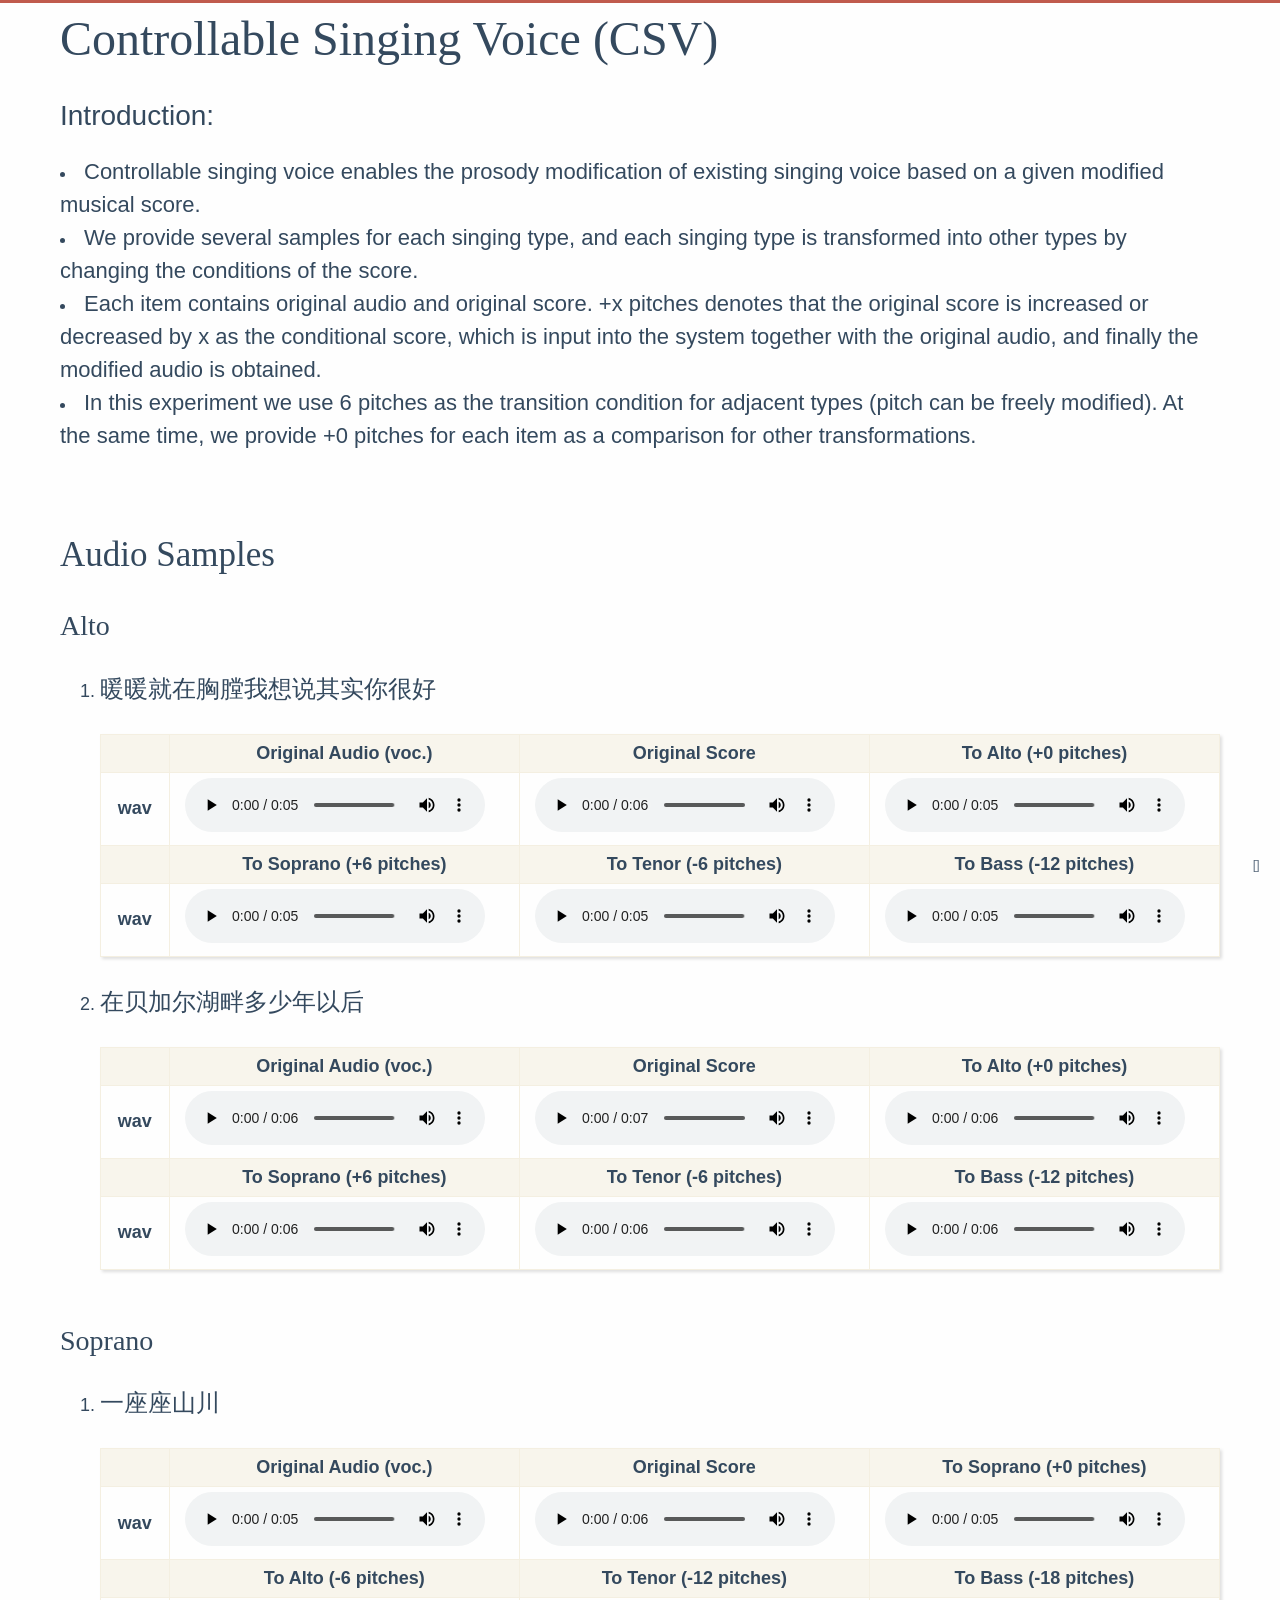
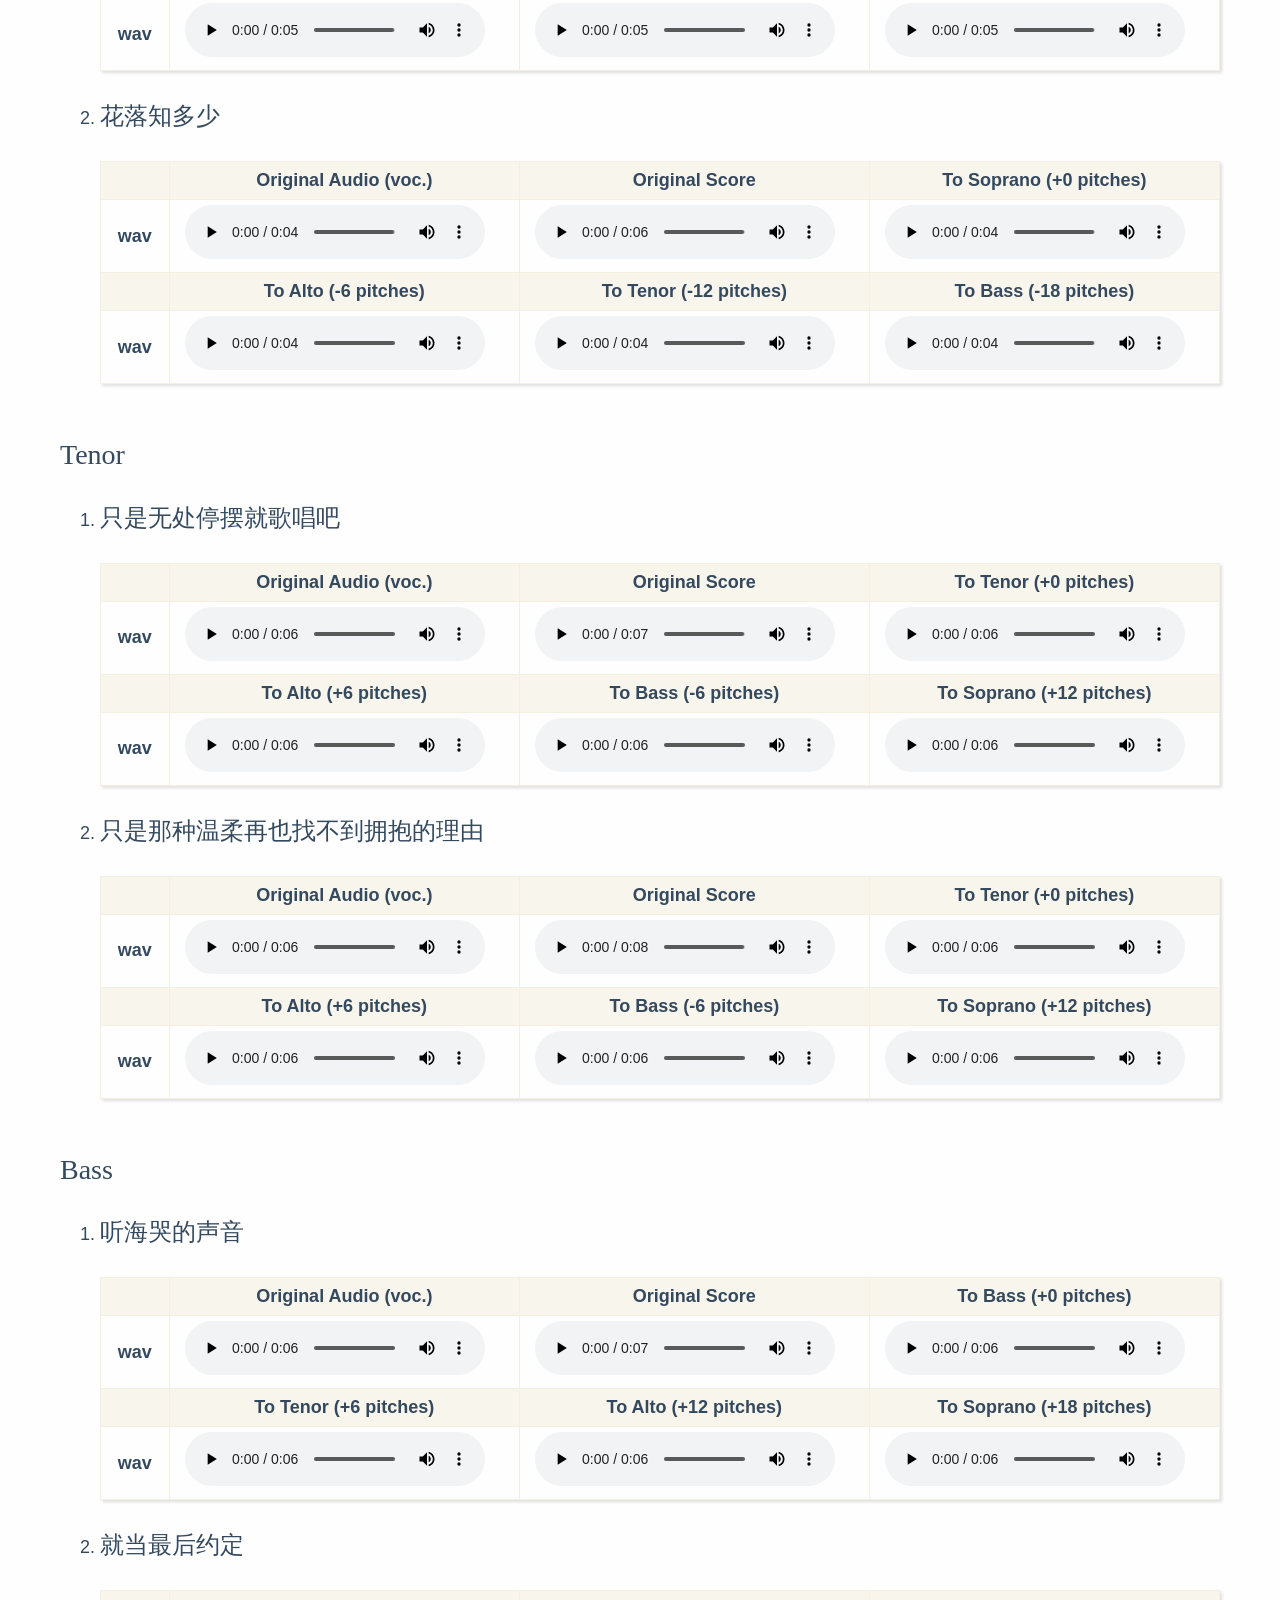
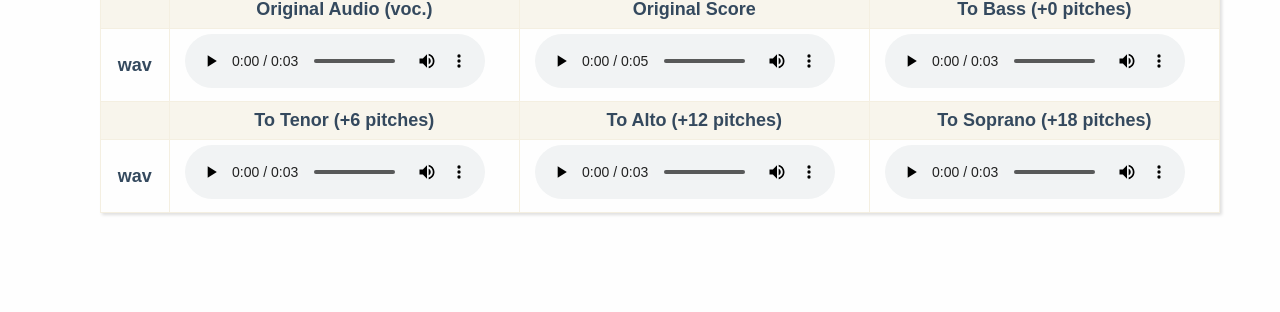
==== csv_index.html @ 0644d918 "m4singer" ====
<!DOCTYPE html>
<html lang="en">
  <head><meta charset="UTF-8"/>
<meta http-equiv="X-UA-Compatible" content="IE=edge" />
<meta name="viewport" content="width=device-width, initial-scale=1, maximum-scale=1"/>


<meta http-equiv="Cache-Control" content="no-transform" />
<meta http-equiv="Cache-Control" content="no-siteapp" />

<meta name="theme-color" content="#f8f5ec" />
<meta name="msapplication-navbutton-color" content="#f8f5ec">
<meta name="apple-mobile-web-app-capable" content="yes">
<meta name="apple-mobile-web-app-status-bar-style" content="#f8f5ec">

<link rel="alternate" href="/default" title="M4Singer" ><link rel="shortcut icon" type="image/x-icon" href="/favicon.ico?v=2.11.1" />
<link rel="canonical" href="http://yoursite.com/"/>

<link rel="stylesheet" type="text/css" href="/lib/fancybox/jquery.fancybox.css" />
<link rel="stylesheet" type="text/css" href="/css/style.css?v=2.11.1" />

<script>
  window.config = {"leancloud":{"app_id":null,"app_key":null},"toc":true,"fancybox":true,"pjax":"","latex":false};
</script>

    <title>M4Singer</title>
  <meta name="generator" content="Hexo 6.0.0"></head>

  <body><div id="mobile-navbar" class="mobile-navbar">
  <div class="mobile-header-logo">
    <a href="/." class="logo">M4Singer</a>
  </div>
  <div class="mobile-navbar-icon">
    <span></span>
    <span></span>
    <span></span>
  </div>
</div>

<nav id="mobile-menu" class="mobile-menu slideout-menu">
  <ul class="mobile-menu-list"><a href="/">
        <li class="mobile-menu-item">Home
          </li>
      </a></ul>
</nav>
<div class="container" id="mobile-panel">
      <header id="header" class="header"></header>

      <main id="main" class="main">
        <div class="content-wrapper">
          <div id="content" class="content"><section id="posts" class="posts"><article class="post">
    <header class="post-header">
      <h1 class="post-title">Controllable Singing Voice (CSV)</h1>

      <div class="post-meta"></div>
    </header>

    <div class="post-content">


<p><span style="text-align: left;font-size: 28px;">Introduction:</span><br /></p>
<li><span style="text-align: left;font-size: 22px;">Controllable singing voice enables the prosody modification of existing singing voice based on a given modified musical score.</span><br /></li>
<li><span style="text-align: left;font-size: 22px;">We provide several samples for each singing type, and each singing type is transformed into other types by changing the conditions of the score.</span><br /></li>
<li><span style="text-align: left;font-size: 22px;">Each item contains original audio and original score. +x pitches denotes that the original score is increased or decreased by x as the conditional score, which is input into the system together with the original audio, and finally the modified audio is obtained.</span><br /></li>
<li><span style="text-align: left;font-size: 22px;">In this experiment we use 6 pitches as the transition condition for adjacent types (pitch can be freely modified). At the same time, we provide +0 pitches for each item as a comparison for other transformations.</span><br /></li>
        <br /><br />


<h1 id="Audio-Samples"><a href="#Audio-Samples" class="headerlink" title="Audio Samples"></a>Audio Samples</h1><p></p>

        <h2 id="CSV-Alto"><a href="#CSV-Alto" class="headerlink" title="Alto"></a>Alto</h2><ol>
        <li>
            <ruby style="text-align: center;font-size: 24px;">暖暖就在胸膛我想说其实你很好</ruby>
        </li>
        <br />
    <table style="width: 100%;">
        <thead>
        <tr>
            <th></th>
            <th align="center">Original Audio (voc.)</th>
            <th align="center">Original Score</th>
            <th align="center">To Alto (+0 pitches)</th>
        </tr>
        </thead>
        <tbody>
        <tr>
            <th scope="row">wav</th>
            <td><audio controls><source src="m4singer/audio/CSV/GTvoc/1.wav" type="audio/wav"></audio></td>
            <td><audio controls><source src="m4singer/audio/CSV/midi/1.mp3" type="audio/mp3"></audio></td>
            <td><audio controls><source src="m4singer/audio/CSV/plus0/1.wav" type="audio/wav"></audio></td>
        </tr>
    </tbody>
        <thead>
        <tr>
            <th></th>
            <th align="center">To Soprano (+6 pitches)</th>
            <th align="center">To Tenor (-6 pitches)</th>
            <th align="center">To Bass (-12 pitches)</th>
        </tr>
        </thead>
        <tbody>
        <tr>
            <th scope="row">wav</th>
            <td><audio controls><source src="m4singer/audio/CSV/plus6/1.wav" type="audio/wav"></audio></td>
            <td><audio controls><source src="m4singer/audio/CSV/plus-6/1.wav" type="audio/wav"></audio></td>
            <td><audio controls><source src="m4singer/audio/CSV/plus-12/1.wav" type="audio/wav"></audio></td>
        </tr>
    </tbody>
    </table><br />

                <li>
            <ruby style="text-align: center;font-size: 24px;">在贝加尔湖畔多少年以后</ruby>
        </li>
        <br />
    <table style="width: 100%;">
        <thead>
        <tr>
            <th></th>
            <th align="center">Original Audio (voc.)</th>
            <th align="center">Original Score</th>
            <th align="center">To Alto (+0 pitches)</th>
        </tr>
        </thead>
        <tbody>
        <tr>
            <th scope="row">wav</th>
            <td><audio controls><source src="m4singer/audio/CSV/GTvoc/2.wav" type="audio/wav"></audio></td>
            <td><audio controls><source src="m4singer/audio/CSV/midi/2.mp3" type="audio/mp3"></audio></td>
            <td><audio controls><source src="m4singer/audio/CSV/plus0/2.wav" type="audio/wav"></audio></td>
        </tr>
    </tbody>
        <thead>
        <tr>
            <th></th>
            <th align="center">To Soprano (+6 pitches)</th>
            <th align="center">To Tenor (-6 pitches)</th>
            <th align="center">To Bass (-12 pitches)</th>
        </tr>
        </thead>
        <tbody>
        <tr>
            <th scope="row">wav</th>
            <td><audio controls><source src="m4singer/audio/CSV/plus6/2.wav" type="audio/wav"></audio></td>
            <td><audio controls><source src="m4singer/audio/CSV/plus-6/2.wav" type="audio/wav"></audio></td>
            <td><audio controls><source src="m4singer/audio/CSV/plus-12/2.wav" type="audio/wav"></audio></td>
        </tr>
    </tbody>
    </table><br />  </ol>


                <h2 id="CSV-Soprano"><a href="#CSV-Soprano" class="headerlink" title="Soprano"></a>Soprano</h2><ol>
        <li>
            <ruby style="text-align: center;font-size: 24px;">一座座山川</ruby>
        </li>
        <br />
    <table style="width: 100%;">
        <thead>
        <tr>
            <th></th>
            <th align="center">Original Audio (voc.)</th>
            <th align="center">Original Score</th>
            <th align="center">To Soprano (+0 pitches)</th>
        </tr>
        </thead>
        <tbody>
        <tr>
            <th scope="row">wav</th>
            <td><audio controls><source src="m4singer/audio/CSV/GTvoc/3.wav" type="audio/wav"></audio></td>
            <td><audio controls><source src="m4singer/audio/CSV/midi/3.mp3" type="audio/mp3"></audio></td>
            <td><audio controls><source src="m4singer/audio/CSV/plus0/3.wav" type="audio/wav"></audio></td>
        </tr>
    </tbody>
        <thead>
        <tr>
            <th></th>
            <th align="center">To Alto (-6 pitches)</th>
            <th align="center">To Tenor (-12 pitches)</th>
            <th align="center">To Bass (-18 pitches)</th>
        </tr>
        </thead>
        <tbody>
        <tr>
            <th scope="row">wav</th>
            <td><audio controls><source src="m4singer/audio/CSV/plus-6/3.wav" type="audio/wav"></audio></td>
            <td><audio controls><source src="m4singer/audio/CSV/plus-12/3.wav" type="audio/wav"></audio></td>
            <td><audio controls><source src="m4singer/audio/CSV/plus-18/3.wav" type="audio/wav"></audio></td>
        </tr>
    </tbody>
    </table><br />

           <li>
            <ruby style="text-align: center;font-size: 24px;">花落知多少</ruby>
        </li>
        <br />
    <table style="width: 100%;">
        <thead>
        <tr>
            <th></th>
            <th align="center">Original Audio (voc.)</th>
            <th align="center">Original Score</th>
            <th align="center">To Soprano (+0 pitches)</th>
        </tr>
        </thead>
        <tbody>
        <tr>
            <th scope="row">wav</th>
            <td><audio controls><source src="m4singer/audio/CSV/GTvoc/4.wav" type="audio/wav"></audio></td>
            <td><audio controls><source src="m4singer/audio/CSV/midi/4.mp3" type="audio/mp3"></audio></td>
            <td><audio controls><source src="m4singer/audio/CSV/plus0/4.wav" type="audio/wav"></audio></td>
        </tr>
    </tbody>
        <thead>
        <tr>
            <th></th>
            <th align="center">To Alto (-6 pitches)</th>
            <th align="center">To Tenor (-12 pitches)</th>
            <th align="center">To Bass (-18 pitches)</th>
        </tr>
        </thead>
        <tbody>
        <tr>
            <th scope="row">wav</th>
            <td><audio controls><source src="m4singer/audio/CSV/plus-6/4.wav" type="audio/wav"></audio></td>
            <td><audio controls><source src="m4singer/audio/CSV/plus-12/4.wav" type="audio/wav"></audio></td>
            <td><audio controls><source src="m4singer/audio/CSV/plus-18/4.wav" type="audio/wav"></audio></td>
        </tr>
    </tbody>
    </table><br /> </ol>

                <h2 id="CSV-Tenor"><a href="#CSV-Tenor" class="headerlink" title="Tenor"></a>Tenor</h2><ol>
        <li>
            <ruby style="text-align: center;font-size: 24px;">只是无处停摆就歌唱吧</ruby>
        </li>
        <br />
    <table style="width: 100%;">
        <thead>
        <tr>
            <th></th>
            <th align="center">Original Audio (voc.)</th>
            <th align="center">Original Score</th>
            <th align="center">To Tenor (+0 pitches)</th>
        </tr>
        </thead>
        <tbody>
        <tr>
            <th scope="row">wav</th>
            <td><audio controls><source src="m4singer/audio/CSV/GTvoc/5.wav" type="audio/wav"></audio></td>
            <td><audio controls><source src="m4singer/audio/CSV/midi/5.mp3" type="audio/mp3"></audio></td>
            <td><audio controls><source src="m4singer/audio/CSV/plus0/5.wav" type="audio/wav"></audio></td>
        </tr>
    </tbody>
        <thead>
        <tr>
            <th></th>
            <th align="center">To Alto (+6 pitches)</th>
            <th align="center">To Bass (-6 pitches)</th>
            <th align="center">To Soprano (+12 pitches)</th>
        </tr>
        </thead>
        <tbody>
        <tr>
            <th scope="row">wav</th>
            <td><audio controls><source src="m4singer/audio/CSV/plus6/5.wav" type="audio/wav"></audio></td>
            <td><audio controls><source src="m4singer/audio/CSV/plus-6/5.wav" type="audio/wav"></audio></td>
            <td><audio controls><source src="m4singer/audio/CSV/plus12/5.wav" type="audio/wav"></audio></td>
        </tr>
    </tbody>
    </table><br />

            <li>
            <ruby style="text-align: center;font-size: 24px;">只是那种温柔再也找不到拥抱的理由</ruby>
        </li>
        <br />
    <table style="width: 100%;">
        <thead>
        <tr>
            <th></th>
            <th align="center">Original Audio (voc.)</th>
            <th align="center">Original Score</th>
            <th align="center">To Tenor (+0 pitches)</th>
        </tr>
        </thead>
        <tbody>
        <tr>
            <th scope="row">wav</th>
            <td><audio controls><source src="m4singer/audio/CSV/GTvoc/6.wav" type="audio/wav"></audio></td>
            <td><audio controls><source src="m4singer/audio/CSV/midi/6.mp3" type="audio/mp3"></audio></td>
            <td><audio controls><source src="m4singer/audio/CSV/plus0/6.wav" type="audio/wav"></audio></td>
        </tr>
    </tbody>
        <thead>
        <tr>
            <th></th>
            <th align="center">To Alto (+6 pitches)</th>
            <th align="center">To Bass (-6 pitches)</th>
            <th align="center">To Soprano (+12 pitches)</th>
        </tr>
        </thead>
        <tbody>
        <tr>
            <th scope="row">wav</th>
            <td><audio controls><source src="m4singer/audio/CSV/plus6/6.wav" type="audio/wav"></audio></td>
            <td><audio controls><source src="m4singer/audio/CSV/plus-6/6.wav" type="audio/wav"></audio></td>
            <td><audio controls><source src="m4singer/audio/CSV/plus12/6.wav" type="audio/wav"></audio></td>
        </tr>
    </tbody>
    </table><br />  </ol>


        <h2 id="CSV-Bass"><a href="#CSV-Bass" class="headerlink" title="Bass"></a>Bass</h2><ol>
        <li>
            <ruby style="text-align: center;font-size: 24px;">听海哭的声音</ruby>
        </li>
        <br />
    <table style="width: 100%;">
        <thead>
        <tr>
            <th></th>
            <th align="center">Original Audio (voc.)</th>
            <th align="center">Original Score</th>
            <th align="center">To Bass (+0 pitches)</th>
        </tr>
        </thead>
        <tbody>
        <tr>
            <th scope="row">wav</th>
            <td><audio controls><source src="m4singer/audio/CSV/GTvoc/7.wav" type="audio/wav"></audio></td>
            <td><audio controls><source src="m4singer/audio/CSV/midi/7.mp3" type="audio/mp3"></audio></td>
            <td><audio controls><source src="m4singer/audio/CSV/plus0/7.wav" type="audio/wav"></audio></td>
        </tr>
    </tbody>
        <thead>
        <tr>
            <th></th>
            <th align="center">To Tenor (+6 pitches)</th>
            <th align="center">To Alto (+12 pitches)</th>
            <th align="center">To Soprano (+18 pitches)</th>
        </tr>
        </thead>
        <tbody>
        <tr>
            <th scope="row">wav</th>
            <td><audio controls><source src="m4singer/audio/CSV/plus6/7.wav" type="audio/wav"></audio></td>
            <td><audio controls><source src="m4singer/audio/CSV/plus12/7.wav" type="audio/wav"></audio></td>
            <td><audio controls><source src="m4singer/audio/CSV/plus18/7.wav" type="audio/wav"></audio></td>
        </tr>
    </tbody>
    </table><br />

                  <li>
            <ruby style="text-align: center;font-size: 24px;">就当最后约定</ruby>
        </li>
        <br />
    <table style="width: 100%;">
        <thead>
        <tr>
            <th></th>
            <th align="center">Original Audio (voc.)</th>
            <th align="center">Original Score</th>
            <th align="center">To Bass (+0 pitches)</th>
        </tr>
        </thead>
        <tbody>
        <tr>
            <th scope="row">wav</th>
            <td><audio controls><source src="m4singer/audio/CSV/GTvoc/8.wav" type="audio/wav"></audio></td>
            <td><audio controls><source src="m4singer/audio/CSV/midi/8.mp3" type="audio/mp3"></audio></td>
            <td><audio controls><source src="m4singer/audio/CSV/plus0/8.wav" type="audio/wav"></audio></td>
        </tr>
    </tbody>
        <thead>
        <tr>
            <th></th>
            <th align="center">To Tenor (+6 pitches)</th>
            <th align="center">To Alto (+12 pitches)</th>
            <th align="center">To Soprano (+18 pitches)</th>
        </tr>
        </thead>
        <tbody>
        <tr>
            <th scope="row">wav</th>
            <td><audio controls><source src="m4singer/audio/CSV/plus6/8.wav" type="audio/wav"></audio></td>
            <td><audio controls><source src="m4singer/audio/CSV/plus12/8.wav" type="audio/wav"></audio></td>
            <td><audio controls><source src="m4singer/audio/CSV/plus18/8.wav" type="audio/wav"></audio></td>
        </tr>
    </tbody>
    </table><br /> </ol>

</ol>






<h3 id><a href="#" class="headerlink" title></a></h3>
        </div></article>
      <nav class="pagination"></nav></section></div></div>
      </main>

      <footer id="footer" class="footer"></footer>

      <div class="back-to-top" id="back-to-top">
        <i class="iconfont icon-up"></i>
      </div>
    </div><script type="text/javascript" src="/lib/jquery/jquery.min.js"></script>
  <script type="text/javascript" src="/lib/slideout/slideout.js"></script>
  <script type="text/javascript" src="/lib/fancybox/jquery.fancybox.pack.js"></script>
  <script type="text/javascript" src="/js/src/even.js?v=2.11.1"></script>
</body>
</html>
---- css/style.css ----
@charset "UTF-8";
@font-face {
  font-family: 'Chancery';
  src: url("../fonts/chancery/apple-chancery-webfont.eot");
  src: local("Apple Chancery"), url("../fonts/chancery/apple-chancery-webfont.eot?#iefix") format("embedded-opentype"), url("../fonts/chancery/apple-chancery-webfont.woff2") format("woff2"), url("../fonts/chancery/apple-chancery-webfont.woff") format("woff"), url("../fonts/chancery/apple-chancery-webfont.ttf") format("truetype"), url("../fonts/chancery/apple-chancery-webfont.svg#apple-chancery") format("svg");
  font-weight: lighter;
  font-style: normal; }

/*! normalize.css v3.0.2 | MIT License | git.io/normalize */
/**
 * 1. Set default font family to sans-serif.
 * 2. Prevent iOS text size adjust after orientation change, without disabling
 *    user zoom.
 */
html {
  font-family: sans-serif;
  /* 1 */
  -ms-text-size-adjust: 100%;
  /* 2 */
  -webkit-text-size-adjust: 100%;
  /* 2 */ }

/**
 * Remove default margin.
 */
body {
  margin: 0; }

/* HTML5 display definitions
   ========================================================================== */
/**
 * Correct `block` display not defined for any HTML5 element in IE 8/9.
 * Correct `block` display not defined for `details` or `summary` in IE 10/11
 * and Firefox.
 * Correct `block` display not defined for `main` in IE 11.
 */
article,
aside,
details,
figcaption,
figure,
footer,
header,
hgroup,
main,
menu,
nav,
section,
summary {
  display: block; }

/**
 * 1. Correct `inline-block` display not defined in IE 8/9.
 * 2. Normalize vertical alignment of `progress` in Chrome, Firefox, and Opera.
 */
audio,
canvas,
progress,
video {
  display: inline-block;
  /* 1 */
  vertical-align: baseline;
  /* 2 */ }

/**
 * Prevent modern browsers from displaying `audio` without controls.
 * Remove excess height in iOS 5 devices.
 */
audio:not([controls]) {
  display: none;
  height: 0; }

/**
 * Address `[hidden]` styling not present in IE 8/9/10.
 * Hide the `template` element in IE 8/9/11, Safari, and Firefox < 22.
 */
[hidden],
template {
  display: none; }

/* Links
   ========================================================================== */
/**
 * Remove the gray background color from active links in IE 10.
 */
a {
  background-color: transparent; }

/**
 * Improve readability when focused and also mouse hovered in all browsers.
 */
a:active,
a:hover {
  outline: 0; }

/* Text-level semantics
   ========================================================================== */
/**
 * Address styling not present in IE 8/9/10/11, Safari, and Chrome.
 */
abbr[title] {
  border-bottom: 1px dotted; }

/**
 * Address style set to `bolder` in Firefox 4+, Safari, and Chrome.
 */
b,
strong {
  font-weight: bold; }

/**
 * Address styling not present in Safari and Chrome.
 */
dfn {
  font-style: italic; }

/**
 * Address variable `h1` font-size and margin within `section` and `article`
 * contexts in Firefox 4+, Safari, and Chrome.
 */
h1 {
  font-size: 2em;
  margin: 0.67em 0; }

/**
 * Address styling not present in IE 8/9.
 */
mark {
  background: #ff0;
  color: #000; }

/**
 * Address inconsistent and variable font size in all browsers.
 */
small {
  font-size: 80%; }

/**
 * Prevent `sub` and `sup` affecting `line-height` in all browsers.
 */
sub,
sup {
  font-size: 75%;
  line-height: 0;
  position: relative;
  vertical-align: baseline; }

sup {
  top: -0.5em; }

sub {
  bottom: -0.25em; }

/* Embedded content
   ========================================================================== */
/**
 * Remove border when inside `a` element in IE 8/9/10.
 */
img {
  border: 0; }

/**
 * Correct overflow not hidden in IE 9/10/11.
 */
svg:not(:root) {
  overflow: hidden; }

/* Grouping content
   ========================================================================== */
/**
 * Address margin not present in IE 8/9 and Safari.
 */
figure {
  margin: 1em 40px; }

/**
 * Address differences between Firefox and other browsers.
 */
hr {
  -moz-box-sizing: content-box;
  box-sizing: content-box;
  height: 0; }

/**
 * Contain overflow in all browsers.
 */
pre {
  overflow: auto; }

/**
 * Address odd `em`-unit font size rendering in all browsers.
 */
code,
kbd,
pre,
samp {
  font-family: monospace, monospace;
  font-size: 1em; }

/* Forms
   ========================================================================== */
/**
 * Known limitation: by default, Chrome and Safari on OS X allow very limited
 * styling of `select`, unless a `border` property is set.
 */
/**
 * 1. Correct color not being inherited.
 *    Known issue: affects color of disabled elements.
 * 2. Correct font properties not being inherited.
 * 3. Address margins set differently in Firefox 4+, Safari, and Chrome.
 */
button,
input,
optgroup,
select,
textarea {
  color: inherit;
  /* 1 */
  font: inherit;
  /* 2 */
  margin: 0;
  /* 3 */ }

/**
 * Address `overflow` set to `hidden` in IE 8/9/10/11.
 */
button {
  overflow: visible; }

/**
 * Address inconsistent `text-transform` inheritance for `button` and `select`.
 * All other form control elements do not inherit `text-transform` values.
 * Correct `button` style inheritance in Firefox, IE 8/9/10/11, and Opera.
 * Correct `select` style inheritance in Firefox.
 */
button,
select {
  text-transform: none; }

/**
 * 1. Avoid the WebKit bug in Android 4.0.* where (2) destroys native `audio`
 *    and `video` controls.
 * 2. Correct inability to style clickable `input` types in iOS.
 * 3. Improve usability and consistency of cursor style between image-type
 *    `input` and others.
 */
button,
html input[type="button"],
input[type="reset"],
input[type="submit"] {
  -webkit-appearance: button;
  /* 2 */
  cursor: pointer;
  /* 3 */ }

/**
 * Re-set default cursor for disabled elements.
 */
button[disabled],
html input[disabled] {
  cursor: default; }

/**
 * Remove inner padding and border in Firefox 4+.
 */
button::-moz-focus-inner,
input::-moz-focus-inner {
  border: 0;
  padding: 0; }

/**
 * Address Firefox 4+ setting `line-height` on `input` using `!important` in
 * the UA stylesheet.
 */
input {
  line-height: normal; }

/**
 * It's recommended that you don't attempt to style these elements.
 * Firefox's implementation doesn't respect box-sizing, padding, or width.
 *
 * 1. Address box sizing set to `content-box` in IE 8/9/10.
 * 2. Remove excess padding in IE 8/9/10.
 */
input[type="checkbox"],
input[type="radio"] {
  box-sizing: border-box;
  /* 1 */
  padding: 0;
  /* 2 */ }

/**
 * Fix the cursor style for Chrome's increment/decrement buttons. For certain
 * `font-size` values of the `input`, it causes the cursor style of the
 * decrement button to change from `default` to `text`.
 */
input[type="number"]::-webkit-inner-spin-button,
input[type="number"]::-webkit-outer-spin-button {
  height: auto; }

/**
 * 1. Address `appearance` set to `searchfield` in Safari and Chrome.
 * 2. Address `box-sizing` set to `border-box` in Safari and Chrome
 *    (include `-moz` to future-proof).
 */
input[type="search"] {
  -webkit-appearance: textfield;
  /* 1 */
  -moz-box-sizing: content-box;
  -webkit-box-sizing: content-box;
  /* 2 */
  box-sizing: content-box; }

/**
 * Remove inner padding and search cancel button in Safari and Chrome on OS X.
 * Safari (but not Chrome) clips the cancel button when the search input has
 * padding (and `textfield` appearance).
 */
input[type="search"]::-webkit-search-cancel-button,
input[type="search"]::-webkit-search-decoration {
  -webkit-appearance: none; }

/**
 * Define consistent border, margin, and padding.
 */
fieldset {
  border: 1px solid #c0c0c0;
  margin: 0 2px;
  padding: 0.35em 0.625em 0.75em; }

/**
 * 1. Correct `color` not being inherited in IE 8/9/10/11.
 * 2. Remove padding so people aren't caught out if they zero out fieldsets.
 */
legend {
  border: 0;
  /* 1 */
  padding: 0;
  /* 2 */ }

/**
 * Remove default vertical scrollbar in IE 8/9/10/11.
 */
textarea {
  overflow: auto; }

/**
 * Don't inherit the `font-weight` (applied by a rule above).
 * NOTE: the default cannot safely be changed in Chrome and Safari on OS X.
 */
optgroup {
  font-weight: bold; }

/* Tables
   ========================================================================== */
/**
 * Remove most spacing between table cells.
 */
table {
  border-collapse: collapse;
  border-spacing: 0; }

td,
th {
  padding: 0; }

html {
  font-size: 18px;
  box-sizing: border-box; }

body {
  padding: 0;
  margin: 0;
  font-family: "Source Sans Pro", "Helvetica Neue", Arial, sans-serif;
  font-weight: normal;
  -webkit-font-smoothing: antialiased;
  -moz-osx-font-smoothing: grayscale;
  line-height: 1.5;
  color: #34495e;
  background: #fefefe;
  scroll-behavior: smooth;
  border-top: 3px solid #c05b4d; }
  body.hide-top {
    border-top: 3px solid transparent; }

@media screen and (max-width: 1200px) {
  body {
    border-top: 0; } }

::selection {
  background: #c05b4d;
  color: #fff; }

img {
  max-width: 100%;
  height: auto;
  display: inline-block;
  vertical-align: middle; }

a {
  color: #34495e;
  text-decoration: none; }

h1 {
  font-size: 35px;
  font-family: Athelas, STHeiti, Microsoft Yahei, serif; }

h2 {
  font-size: 28px;
  font-family: Athelas, STHeiti, Microsoft Yahei, serif; }

h3 {
  font-size: 25px;
  font-family: Athelas, STHeiti, Microsoft Yahei, serif; }

h4 {
  font-size: 16px;
  font-family: Athelas, STHeiti, Microsoft Yahei, serif; }

h5 {
  font-size: 14px;
  font-family: Athelas, STHeiti, Microsoft Yahei, serif; }

h6 {
  font-size: 14px;
  font-family: Athelas, STHeiti, Microsoft Yahei, serif; }

.container {
  margin: 0 auto;
  width: 1200px; }

@media screen and (max-width: 1200px) {
  .container {
    width: 100%;
    box-shadow: -1px -5px 5px #cacaca; } }

.content-wrapper {
  padding: 0 20px; }

.video-container {
  position: relative;
  padding-bottom: 56.25%;
  /* 16:9 */
  padding-top: 25px;
  height: 0; }

.video-container iframe {
  position: absolute;
  top: 0;
  left: 0;
  width: 100%;
  height: 100%; }

.header {
  padding: 0px 0px; }
  .header:before, .header:after {
    content: " ";
    display: table; }
  .header:after {
    clear: both; }
  .header .logo-wrapper {
    float: left; }
    .header .logo-wrapper .logo {
      font-size: 0px;
      font-family: "Chancery", cursive, LiSu, sans-serif; }
  @media screen and (max-width: 1200px) {
    .header .logo-wrapper {
      display: none; } }
  .header .site-navbar {
    float: right; }
    .header .site-navbar .menu {
      display: inline-block;
      position: relative;
      padding-left: 0;
      padding-right: 25px;
      font-family: Athelas, STHeiti, Microsoft Yahei, serif; }
      .header .site-navbar .menu .menu-item {
        display: inline-block;
        display: inline-block;
        vertical-align: middle;
        transform: translateZ(0);
        backface-visibility: hidden;
        box-shadow: 0 0 1px transparent;
        position: relative;
        overflow: hidden; }
        .header .site-navbar .menu .menu-item + .menu-item {
          margin-left: 0px; }
        .header .site-navbar .menu .menu-item:before {
          content: '';
          position: absolute;
          z-index: -1;
          height: 2px;
          bottom: 0;
          left: 51%;
          right: 51%;
          background: #c05b4d;
          transition-duration: 0.2s;
          transition-property: right, left;
          transition-timing-function: ease-out; }
        .header .site-navbar .menu .menu-item.active:before, .header .site-navbar .menu .menu-item:active:before, .header .site-navbar .menu .menu-item:focus:before, .header .site-navbar .menu .menu-item:hover:before {
          right: 0;
          left: 0; }
      .header .site-navbar .menu .menu-item-link {
        font-size: 0px; }
  @media screen and (max-width: 1200px) {
    .header .site-navbar {
      display: none; } }

@media screen and (max-width: 1200px) {
  .header {
    padding: 50px 0 0;
    text-align: center; } }

.posts {
  margin-bottom: 0px; }

.post {
  padding: 0em 0; }
  .post + .post {
    border-top: 0px solid #e6e6e6; }
  .post .post-header {
    margin-bottom: 20px; }
    .post .post-header .post-title {
      margin: 0;
      font-size: 48px;
      font-weight: 400;
      font-family: Athelas, STHeiti, Microsoft Yahei, serif; }
    .post .post-header .post-link {
      display: inline-block;
      vertical-align: middle;
      transform: translateZ(0);
      backface-visibility: hidden;
      box-shadow: 0 0 1px transparent;
      position: relative;
      overflow: hidden; }
      .post .post-header .post-link:before {
        content: '';
        position: absolute;
        z-index: -1;
        height: 2px;
        bottom: 0;
        left: 51%;
        right: 51%;
        background: #c05b4d;
        transition-duration: 0.2s;
        transition-property: right, left;
        transition-timing-function: ease-out; }
      .post .post-header .post-link.active:before, .post .post-header .post-link:active:before, .post .post-header .post-link:focus:before, .post .post-header .post-link:hover:before {
        right: 0;
        left: 0; }
    .post .post-header .post-meta .post-time {
      font-size: 15px;
      color: #8a8a8a; }
    .post .post-header .post-meta .post-category {
      display: inline;
      font-size: 14px;
      color: #8a8a8a; }
      .post .post-header .post-meta .post-category::before {
        content: '·'; }
      .post .post-header .post-meta .post-category a {
        color: inherit; }
        .post .post-header .post-meta .post-category a + a::before {
          content: '/';
          margin-right: 3px;
          color: #8a8a8a !important; }
        .post .post-header .post-meta .post-category a:hover {
          color: #c05b4d; }
    .post .post-header .post-meta .post-visits {
      display: inline-block;
      font-size: 14px;
      color: #8a8a8a; }
      .post .post-header .post-meta .post-visits::before {
        content: '·'; }
  .post .post-toc {
    position: absolute;
    width: 200px;
    margin-left: 1185px;
    padding: 10px;
    font-family: Athelas, STHeiti, Microsoft Yahei, serif;
    border-radius: 5px;
    background: rgba(248, 245, 236, 0.6);
    box-shadow: 1px 1px 2px rgba(0, 0, 0, 0.125);
    word-wrap: break-word;
    box-sizing: border-box; }
    .post .post-toc .post-toc-title {
      margin: 0 10px;
      font-size: 20px;
      font-weight: 400;
      text-transform: uppercase; }
    .post .post-toc .post-toc-content {
      font-size: 15px; }
      .post .post-toc .post-toc-content .toc,
      .post .post-toc .post-toc-content .toc-child {
        list-style: square; }
      .post .post-toc .post-toc-content .toc {
        margin: 10px 0;
        padding-left: 20px; }
        .post .post-toc .post-toc-content .toc .toc-child {
          padding-left: 15px; }
      .post .post-toc .post-toc-content .toc-link.active {
        color: #c05b4d; }
  @media screen and (max-width: 1585px) {
    .post .post-toc {
      display: none; } }
  .post .post-content h1 {
    font-weight: 400;
    font-family: Athelas, STHeiti, Microsoft Yahei, serif; }
  .post .post-content h2 {
    font-weight: 400;
    font-family: Athelas, STHeiti, Microsoft Yahei, serif; }
  .post .post-content h3 {
    font-weight: 400;
    font-family: Athelas, STHeiti, Microsoft Yahei, serif; }
  .post .post-content h4 {
    font-weight: 400;
    font-family: Athelas, STHeiti, Microsoft Yahei, serif; }
  .post .post-content h5 {
    font-weight: 400;
    font-family: Athelas, STHeiti, Microsoft Yahei, serif; }
  .post .post-content h6 {
    font-weight: 400;
    font-family: Athelas, STHeiti, Microsoft Yahei, serif; }
  .post .post-content .headerlink:hover {
    border-bottom: 0; }
  .post .post-content a {
    color: #c05b4d;
    word-break: break-all; }
    .post .post-content a:hover {
      border-bottom: 1px solid #c05b4d; }
    .post .post-content a.fancybox {
      border: 0; }
  .post .post-content ul {
    padding-left: 0;
    list-style: inside; }
    .post .post-content ul li input[type="checkbox"] {
      margin-right: 5px; }
  .post .post-content blockquote {
    margin: 2em 0;
    padding: 10px 20px;
    position: relative;
    color: rgba(52, 73, 94, 0.8);
    background-color: rgba(192, 91, 77, 0.05);
    border-left: 3px solid rgba(192, 91, 77, 0.3);
    box-shadow: 1px 1px 2px rgba(0, 0, 0, 0.125); }
    .post .post-content blockquote p {
      margin: 0; }
  .post .post-content img {
    display: inline-block;
    max-width: 100%; }
  .post .post-content .table-responsive {
    width: 100%;
    margin-bottom: 20px;
    overflow: auto;
    border: 3px double #f4efe1; }
  .post .post-content table {
    width: 100%;
    max-width: 100%;
    border-spacing: 0;
    box-shadow: 2px 2px 3px rgba(0, 0, 0, 0.125); }
    .post .post-content table thead {
      background: #f8f5ec; }
    .post .post-content table th, .post .post-content table td {
      padding: 5px 15px;
      border: 1px double #f4efe1;
      align-content: "center"; }
  .post .post-content code, .post .post-content pre {
    padding: 7px;
    font-size: 13px;
    font-family: Consolas, Monaco, Menlo, Consolas, monospace;
    background: #f8f5ec; }
  .post .post-content code {
    padding: 3px 5px;
    border-radius: 4px;
    color: #c7254e;
    word-break: normal;
    white-space: pre-warp;
    word-wrap: break-word; }
  .post .post-content .highlight {
    margin: 1em 0;
    border-radius: 5px;
    overflow-x: auto;
    box-shadow: 1px 1px 2px rgba(0, 0, 0, 0.125);
    position: relative; }
    .post .post-content .highlight table {
      position: relative;
      max-width: none; }
      .post .post-content .highlight table::after {
        position: absolute;
        top: 0;
        right: 0;
        left: 0;
        padding: 2px 7px;
        font-size: 13px;
        font-weight: bold;
        color: #b1b1b1;
        background: #f4efe1;
        content: 'Code'; }
    .post .post-content .highlight.html > table::after {
      content: "HTML"; }
    .post .post-content .highlight.html > figcaption > span::after {
      content: " · HTML"; }
    .post .post-content .highlight.html figcaption + table::after {
      display: none; }
    .post .post-content .highlight.js > table::after {
      content: "JavaScript"; }
    .post .post-content .highlight.js > figcaption > span::after {
      content: " · JavaScript"; }
    .post .post-content .highlight.js figcaption + table::after {
      display: none; }
    .post .post-content .highlight.bash > table::after {
      content: "Bash"; }
    .post .post-content .highlight.bash > figcaption > span::after {
      content: " · Bash"; }
    .post .post-content .highlight.bash figcaption + table::after {
      display: none; }
    .post .post-content .highlight.css > table::after {
      content: "CSS"; }
    .post .post-content .highlight.css > figcaption > span::after {
      content: " · CSS"; }
    .post .post-content .highlight.css figcaption + table::after {
      display: none; }
    .post .post-content .highlight.scss > table::after {
      content: "Scss"; }
    .post .post-content .highlight.scss > figcaption > span::after {
      content: " · Scss"; }
    .post .post-content .highlight.scss figcaption + table::after {
      display: none; }
    .post .post-content .highlight.java > table::after {
      content: "Java"; }
    .post .post-content .highlight.java > figcaption > span::after {
      content: " · Java"; }
    .post .post-content .highlight.java figcaption + table::after {
      display: none; }
    .post .post-content .highlight.xml > table::after {
      content: "XML"; }
    .post .post-content .highlight.xml > figcaption > span::after {
      content: " · XML"; }
    .post .post-content .highlight.xml figcaption + table::after {
      display: none; }
    .post .post-content .highlight.python > table::after {
      content: "Python"; }
    .post .post-content .highlight.python > figcaption > span::after {
      content: " · Python"; }
    .post .post-content .highlight.python figcaption + table::after {
      display: none; }
    .post .post-content .highlight.json > table::after {
      content: "JSON"; }
    .post .post-content .highlight.json > figcaption > span::after {
      content: " · JSON"; }
    .post .post-content .highlight.json figcaption + table::after {
      display: none; }
    .post .post-content .highlight.swift > table::after {
      content: "Swift"; }
    .post .post-content .highlight.swift > figcaption > span::after {
      content: " · Swift"; }
    .post .post-content .highlight.swift figcaption + table::after {
      display: none; }
    .post .post-content .highlight.ruby > table::after {
      content: "Ruby"; }
    .post .post-content .highlight.ruby > figcaption > span::after {
      content: " · Ruby"; }
    .post .post-content .highlight.ruby figcaption + table::after {
      display: none; }
    .post .post-content .highlight.php > table::after {
      content: "PHP"; }
    .post .post-content .highlight.php > figcaption > span::after {
      content: " · PHP"; }
    .post .post-content .highlight.php figcaption + table::after {
      display: none; }
    .post .post-content .highlight.c > table::after {
      content: "C"; }
    .post .post-content .highlight.c > figcaption > span::after {
      content: " · C"; }
    .post .post-content .highlight.c figcaption + table::after {
      display: none; }
    .post .post-content .highlight.cpp > table::after {
      content: "C++"; }
    .post .post-content .highlight.cpp > figcaption > span::after {
      content: " · C++"; }
    .post .post-content .highlight.cpp figcaption + table::after {
      display: none; }
    .post .post-content .highlight.scheme > table::after {
      content: "Scheme"; }
    .post .post-content .highlight.scheme > figcaption > span::after {
      content: " · Scheme"; }
    .post .post-content .highlight.scheme figcaption + table::after {
      display: none; }
    .post .post-content .highlight.objectivec > table::after {
      content: "Objective-C"; }
    .post .post-content .highlight.objectivec > figcaption > span::after {
      content: " · Objective-C"; }
    .post .post-content .highlight.objectivec figcaption + table::after {
      display: none; }
    .post .post-content .highlight.yml > table::after {
      content: "YAML"; }
    .post .post-content .highlight.yml > figcaption > span::after {
      content: " · YAML"; }
    .post .post-content .highlight.yml figcaption + table::after {
      display: none; }
    .post .post-content .highlight.stylus > table::after {
      content: "Stylus"; }
    .post .post-content .highlight.stylus > figcaption > span::after {
      content: " · Stylus"; }
    .post .post-content .highlight.stylus figcaption + table::after {
      display: none; }
    .post .post-content .highlight.sql > table::after {
      content: "SQL"; }
    .post .post-content .highlight.sql > figcaption > span::after {
      content: " · SQL"; }
    .post .post-content .highlight.sql figcaption + table::after {
      display: none; }
    .post .post-content .highlight.http > table::after {
      content: "HTTP"; }
    .post .post-content .highlight.http > figcaption > span::after {
      content: " · HTTP"; }
    .post .post-content .highlight.http figcaption + table::after {
      display: none; }
    .post .post-content .highlight.go > table::after {
      content: "Go"; }
    .post .post-content .highlight.go > figcaption > span::after {
      content: " · Go"; }
    .post .post-content .highlight.go figcaption + table::after {
      display: none; }
    .post .post-content .highlight.kotlin > table::after {
      content: "Kotlin"; }
    .post .post-content .highlight.kotlin > figcaption > span::after {
      content: " · Kotlin"; }
    .post .post-content .highlight.kotlin figcaption + table::after {
      display: none; }
    .post .post-content .highlight figcaption {
      position: absolute;
      top: 0;
      width: 100%;
      padding: 2px 7px;
      font-size: 13px;
      font-weight: bold;
      color: #b1b1b1;
      background: #f4efe1;
      z-index: 20;
      overflow-x: hidden;
      box-sizing: border-box; }
      .post .post-content .highlight figcaption > a {
        position: absolute;
        right: 0;
        display: inline-box;
        margin-right: 7px;
        font-weight: 400; }
        .post .post-content .highlight figcaption > a:hover {
          text-decoration: none;
          border: 0; }
    .post .post-content .highlight .code pre {
      margin: 0;
      padding: 30px 10px 10px; }
    .post .post-content .highlight .gutter {
      width: 10px;
      color: #cacaca; }
      .post .post-content .highlight .gutter pre {
        margin: 0;
        padding: 30px 7px 10px; }
    .post .post-content .highlight .line {
      height: 20px; }
    .post .post-content .highlight table, .post .post-content .highlight tr, .post .post-content .highlight td {
      margin: 0;
      padding: 0;
      width: 100%;
      border-collapse: collapse; }
    .post .post-content .highlight .code .comment,
    .post .post-content .highlight .code .quote {
      color: #93a1a1; }
    .post .post-content .highlight .code .keyword,
    .post .post-content .highlight .code .selector-tag,
    .post .post-content .highlight .code .addition {
      color: #859900; }
    .post .post-content .highlight .code .number,
    .post .post-content .highlight .code .string,
    .post .post-content .highlight .code .meta .meta-string,
    .post .post-content .highlight .code .literal,
    .post .post-content .highlight .code .doctag,
    .post .post-content .highlight .code .regexp {
      color: #2aa198; }
    .post .post-content .highlight .code .title,
    .post .post-content .highlight .code .section,
    .post .post-content .highlight .code .name,
    .post .post-content .highlight .code .selector-id,
    .post .post-content .highlight .code .selector-class {
      color: #268bd2; }
    .post .post-content .highlight .code .attribute,
    .post .post-content .highlight .code .attr,
    .post .post-content .highlight .code .variable,
    .post .post-content .highlight .code .template-variable,
    .post .post-content .highlight .code .class .title,
    .post .post-content .highlight .code .type {
      color: #b58900; }
    .post .post-content .highlight .code .symbol,
    .post .post-content .highlight .code .bullet,
    .post .post-content .highlight .code .subst,
    .post .post-content .highlight .code .meta,
    .post .post-content .highlight .code .meta .keyword,
    .post .post-content .highlight .code .selector-attr,
    .post .post-content .highlight .code .selector-pseudo,
    .post .post-content .highlight .code .link {
      color: #cb4b16; }
    .post .post-content .highlight .code .built_in,
    .post .post-content .highlight .code .deletion {
      color: #dc322f; }
  .post .post-content .read-more .read-more-link {
    color: #c05b4d;
    font-size: 1.1em;
    font-family: Athelas, STHeiti, Microsoft Yahei, serif; }
    .post .post-content .read-more .read-more-link:hover {
      border-bottom: 1px solid #c05b4d; }
  .post .post-copyright {
    margin-top: 20px;
    padding-top: 10px;
    border-top: 1px dashed #e6e6e6; }
    .post .post-copyright .copyright-item {
      margin: 5px 0;
      word-break: normal;
      white-space: pre-warp;
      word-wrap: break-word; }
      .post .post-copyright .copyright-item a {
        color: #c05b4d; }
  .post .post-reward {
    margin-top: 20px;
    padding-top: 10px;
    text-align: center;
    border-top: 1px dashed #e6e6e6; }
    .post .post-reward .reward-button {
      margin: 15px 0;
      padding: 3px 7px;
      display: inline-block;
      color: #c05b4d;
      border: 1px solid #c05b4d;
      border-radius: 5px;
      cursor: pointer; }
      .post .post-reward .reward-button:hover {
        color: #fefefe;
        background-color: #c05b4d;
        transition: 0.5s; }
    .post .post-reward #reward:checked ~ .qr-code {
      display: block; }
    .post .post-reward #reward:checked ~ .reward-button {
      display: none; }
    .post .post-reward .qr-code {
      display: none;
      margin-top: 15px; }
      .post .post-reward .qr-code .qr-code-image {
        display: inline-block;
        min-width: 200px;
        width: 40%; }
      .post .post-reward .qr-code .image {
        width: 200px;
        height: 200px; }
  .post .post-footer {
    margin-top: 0px;
    border-top: 1px solid #e6e6e6;
    font-family: Athelas, STHeiti, Microsoft Yahei, serif; }
    .post .post-footer .post-tags {
      padding: 0px 0; }
      .post .post-footer .post-tags a {
        margin-right: 5px;
        color: #c05b4d;
        word-break: break-all; }
        .post .post-footer .post-tags a::before {
          content: '#'; }
    .post .post-footer .post-nav {
      margin: 1em 0; }
      .post .post-footer .post-nav:before, .post .post-footer .post-nav:after {
        content: " ";
        display: table; }
      .post .post-footer .post-nav:after {
        clear: both; }
      .post .post-footer .post-nav .prev,
      .post .post-footer .post-nav .next {
        font-weight: 600;
        font-size: 18px;
        font-family: Athelas, STHeiti, Microsoft Yahei, serif;
        transition-property: transform;
        transition-timing-function: ease-out;
        transition-duration: 0.3s; }
      .post .post-footer .post-nav .prev {
        float: left; }
        .post .post-footer .post-nav .prev:hover {
          color: #c05b4d;
          transform: translateX(-4px); }
      .post .post-footer .post-nav .next {
        float: right; }
        .post .post-footer .post-nav .next:hover {
          color: #c05b4d;
          transform: translateX(4px); }
      .post .post-footer .post-nav .nav-mobile {
        display: none; }
  @media screen and (max-width: 1200px) {
    .post .post-footer .post-nav .nav-default {
      display: none; }
    .post .post-footer .post-nav .nav-mobile {
      display: inline; } }

.pagination {
  margin: 2em 0; }
  .pagination:before, .pagination:after {
    content: " ";
    display: table; }
  .pagination:after {
    clear: both; }
  .pagination .prev,
  .pagination .next {
    font-weight: 600;
    font-size: 20px;
    font-family: Athelas, STHeiti, Microsoft Yahei, serif;
    transition-property: transform;
    transition-timing-function: ease-out;
    transition-duration: 0.3s; }
  .pagination .prev {
    float: left; }
    .pagination .prev:hover {
      color: #c05b4d;
      transform: translateX(-4px); }
  .pagination .next {
    float: right; }
    .pagination .next:hover {
      color: #c05b4d;
      transform: translateX(4px); }

.footer {
  margin-top: 2em; }
  .footer .social-links {
    text-align: center; }
    .footer .social-links .iconfont {
      font-size: 30px; }
      .footer .social-links .iconfont + .iconfont {
        margin-left: 10px; }
      .footer .social-links .iconfont:hover {
        color: #c05b4d; }
  .footer .copyright {
    margin: 10px 0;
    color: #8a8a8a;
    text-align: center;
    font-family: Athelas, STHeiti, Microsoft Yahei, serif; }
    .footer .copyright .hexo-link,
    .footer .copyright .theme-link {
      color: #c05b4d; }
    .footer .copyright .copyright-year {
      display: block; }
      .footer .copyright .copyright-year .heart {
        font-size: 14px; }

.archive {
  margin: 2em 0px;
  max-width: 550px; }
  .archive .archive-title {
    font-family: Athelas, STHeiti, Microsoft Yahei, serif; }
    .archive .archive-title.tag, .archive .archive-title.category {
      margin: 15px 0; }
    .archive .archive-title .archive-name {
      margin: 0;
      display: inline-block;
      font-weight: 400;
      font-size: 30px;
      line-height: 32px; }
    .archive .archive-title .archive-post-counter {
      display: none;
      color: #8a8a8a; }
  .archive .collection-title {
    font-family: Athelas, STHeiti, Microsoft Yahei, serif; }
    .archive .collection-title .archive-year {
      margin: 15px 0;
      font-weight: 400;
      font-size: 28px;
      line-height: 30px; }
  .archive .archive-post {
    padding: 3px 20px;
    border-left: 1px solid #cacaca; }
    .archive .archive-post .archive-post-time {
      margin-right: 10px;
      color: #8a8a8a; }
    .archive .archive-post .archive-post-title .archive-post-link {
      color: #c05b4d; }
    .archive .archive-post::first-child {
      margin-top: 10px; }
    .archive .archive-post:hover {
      border-left: 3px solid #c05b4d;
      transition: 0.2s ease-out;
      transform: translateX(4px); }
      .archive .archive-post:hover .archive-post-time {
        color: #717171; }
      .archive .archive-post:hover .archive-post-title .archive-post-link {
        color: #a14639; }

@media screen and (max-width: 1200px) {
  .archive {
    margin-left: auto;
    margin-right: auto; }
    .archive .archive-title .archive-name {
      font-size: 26px; }
    .archive .collection-title .archive-year {
      margin: 10px 0;
      font-size: 24px; }
    .archive .archive-post {
      padding: 5px 10px; }
      .archive .archive-post .archive-post-time {
        font-size: 13px;
        display: block; } }

.tag-cloud {
  margin: 2em 0 3em;
  text-align: center;
  font-family: Athelas, STHeiti, Microsoft Yahei, serif; }
  .tag-cloud .tag-cloud-title {
    display: inline-block;
    font-size: 0x;
    color: #c05b4d;
    border-bottom: 2px solid #c05b4d; }
  .tag-cloud .tag-cloud-tags {
    margin: 10px 0; }
    .tag-cloud .tag-cloud-tags a {
      display: inline-block;
      position: relative;
      margin: 5px 10px;
      word-wrap: break-word;
      transition-duration: 0.2s;
      transition-property: transform;
      transition-timing-function: ease-out; }
      .tag-cloud .tag-cloud-tags a:active, .tag-cloud .tag-cloud-tags a:focus, .tag-cloud .tag-cloud-tags a:hover {
        color: #c05b4d;
        transform: scale(1.1); }

.categories {
  margin: 2em 0 3em;
  text-align: center;
  font-family: Athelas, STHeiti, Microsoft Yahei, serif; }
  .categories .categories-title {
    display: inline-block;
    font-size: 0px;
    color: #c05b4d;
    border-bottom: 2px solid #c05b4d; }
  .categories .categories-tags {
    margin: 10px 0; }
    .categories .categories-tags .category-link {
      display: inline-block;
      position: relative;
      margin: 5px 10px;
      word-wrap: break-word;
      transition-duration: 0.2s;
      transition-property: transform;
      transition-timing-function: ease-out; }
      .categories .categories-tags .category-link .category-count {
        display: inline-block;
        position: relative;
        top: -8px;
        right: -2px;
        color: #c05b4d;
        font-size: 12px; }
      .categories .categories-tags .category-link:active, .categories .categories-tags .category-link:focus, .categories .categories-tags .category-link:hover {
        color: #c05b4d;
        transform: scale(1.1); }

@font-face {
  font-family: 'iconfont';
  /* project id 96542 */
  src: url("//at.alicdn.com/t/font_96542_ixz9jngnf1sb57b9.eot");
  src: url("//at.alicdn.com/t/font_96542_ixz9jngnf1sb57b9.eot?#iefix") format("embedded-opentype"), url("//at.alicdn.com/t/font_96542_ixz9jngnf1sb57b9.woff") format("woff"), url("//at.alicdn.com/t/font_96542_ixz9jngnf1sb57b9.ttf") format("truetype"), url("//at.alicdn.com/t/font_96542_ixz9jngnf1sb57b9.svg#iconfont") format("svg"); }

.iconfont {
  font-family: "iconfont" !important;
  font-style: normal;
  -webkit-font-smoothing: antialiased;
  -webkit-text-stroke-width: 0.2px;
  -moz-osx-font-smoothing: grayscale;
  cursor: pointer; }

.icon-instagram:before {
  font-size: .95em;
  content: "\e611";
  position: relative;
  top: -1px; }

.icon-douban:before {
  content: "\e610"; }

.icon-tumblr:before {
  content: "\e69f";
  font-size: .85em;
  position: relative;
  top: -4px; }

.icon-linkedin:before {
  content: "\e60d";
  position: relative;
  top: -4px; }

.icon-twitter:before {
  content: "\e600"; }

.icon-weibo:before {
  content: "\e602"; }

.icon-stack-overflow:before {
  content: "\e603";
  font-size: .85em;
  position: relative;
  top: -4px; }

.icon-email:before {
  content: "\e605";
  position: relative;
  top: -2px; }

.icon-facebook:before {
  content: "\e601";
  font-size: .95em;
  position: relative;
  top: -2px; }

.icon-github:before {
  content: "\e606";
  position: relative;
  top: -3px; }

.icon-rss:before {
  content: "\e604"; }

.icon-google:before {
  content: "\e609"; }

.icon-zhihu:before {
  content: "\e607";
  font-size: .9em;
  position: relative;
  top: -2px; }

.icon-pocket:before {
  content: "\e856"; }

/* Generic Icon */
.icon-heart:before {
  content: "\e608"; }

.icon-right:before {
  content: "\e60a"; }

.icon-left:before {
  content: "\e60b"; }

.icon-up:before {
  content: "\e60c"; }

.icon-close:before {
  content: "\e60f"; }

.slideout-menu {
  position: fixed;
  top: 0;
  left: 0px;
  bottom: 0;
  width: 180px;
  min-height: 100vh;
  overflow-y: hidden;
  -webkit-overflow-scrolling: touch;
  z-index: 0;
  display: none; }

.slideout-panel {
  position: relative;
  z-index: 1;
  background-color: #fefefe;
  min-height: 100vh; }

.slideout-open,
.slideout-open body,
.slideout-open .slideout-panel {
  overflow: hidden; }

.slideout-open .slideout-menu {
  display: block; }

.mobile-navbar {
  display: none;
  position: fixed;
  top: 0;
  left: 0;
  width: 100%;
  height: 0px;
  background: #fefefe;
  box-shadow: 0px 2px 2px #cacaca;
  text-align: center;
  transition: transform 300ms ease;
  z-index: 99; }
  .mobile-navbar.fixed-open {
    transform: translate3d(180px, 0px, 0px); }
  .mobile-navbar .mobile-header-logo {
    display: inline-block;
    margin-right: 50px; }
    .mobile-navbar .mobile-header-logo .logo {
      font-size: 22px;
      line-height: 0px;
      font-family: "Chancery", cursive, LiSu, sans-serif; }
  .mobile-navbar .mobile-navbar-icon {
    color: #c05b4d;
    height: 0px;
    width: 0px;
    font-size: 24px;
    text-align: center;
    float: left;
    position: relative;
    transition: background 0.5s; }

@keyframes clickfirst {
  0% {
    transform: translateY(6px) rotate(0deg); }
  100% {
    transform: translateY(0) rotate(45deg); } }

@keyframes clickmid {
  0% {
    opacity: 1; }
  100% {
    opacity: 0; } }

@keyframes clicklast {
  0% {
    transform: translateY(-6px) rotate(0deg); }
  100% {
    transform: translateY(0) rotate(-45deg); } }

@keyframes outfirst {
  0% {
    transform: translateY(0) rotate(-45deg); }
  100% {
    transform: translateY(-6px) rotate(0deg); } }

@keyframes outmid {
  0% {
    opacity: 0; }
  100% {
    opacity: 1; } }

@keyframes outlast {
  0% {
    transform: translateY(0) rotate(45deg); }
  100% {
    transform: translateY(6px) rotate(0deg); } }
    .mobile-navbar .mobile-navbar-icon span {
      position: absolute;
      left: calc((100% - 20px) / 2);
      top: calc((100% - 1px) / 2);
      width: 20px;
      height: 1px;
      background-color: #c05b4d; }
      .mobile-navbar .mobile-navbar-icon span:nth-child(1) {
        transform: translateY(6px) rotate(0deg); }
      .mobile-navbar .mobile-navbar-icon span:nth-child(3) {
        transform: translateY(-6px) rotate(0deg); }
    .mobile-navbar .mobile-navbar-icon.icon-click span:nth-child(1) {
      animation-duration: 0.5s;
      animation-fill-mode: both;
      animation-name: clickfirst; }
    .mobile-navbar .mobile-navbar-icon.icon-click span:nth-child(2) {
      animation-duration: 0.2s;
      animation-fill-mode: both;
      animation-name: clickmid; }
    .mobile-navbar .mobile-navbar-icon.icon-click span:nth-child(3) {
      animation-duration: 0.5s;
      animation-fill-mode: both;
      animation-name: clicklast; }
    .mobile-navbar .mobile-navbar-icon.icon-out span:nth-child(1) {
      animation-duration: 0.5s;
      animation-fill-mode: both;
      animation-name: outfirst; }
    .mobile-navbar .mobile-navbar-icon.icon-out span:nth-child(2) {
      animation-duration: 0.2s;
      animation-fill-mode: both;
      animation-name: outmid; }
    .mobile-navbar .mobile-navbar-icon.icon-out span:nth-child(3) {
      animation-duration: 0.5s;
      animation-fill-mode: both;
      animation-name: outlast; }

.mobile-menu {
  background-color: rgba(248, 245, 236, 0.5); }
  .mobile-menu .mobile-menu-list {
    position: relative;
    list-style: none;
    margin-top: 50px;
    padding: 0;
    border-top: 1px solid #f8f5ec; }
    .mobile-menu .mobile-menu-list .mobile-menu-item {
      padding: 10px 30px;
      border-bottom: 1px solid #f8f5ec; }
    .mobile-menu .mobile-menu-list a {
      font-size: 18px;
      font-family: Athelas, STHeiti, Microsoft Yahei, serif; }
      .mobile-menu .mobile-menu-list a:hover {
        color: #c05b4d; }

@media screen and (max-width: 1200px) {
  .mobile-navbar {
    display: block; } }

.back-to-top {
  display: none;
  position: fixed;
  right: 20px;
  bottom: 20px;
  transition-property: transform;
  transition-timing-function: ease-out;
  transition-duration: 0.3s;
  z-index: 10; }
  .back-to-top:hover {
    transform: translateY(-5px); }

@media screen and (max-width: 1200px) {
  .back-to-top {
    display: none !important; } }

.mjx-chtml:focus {
  padding: 1px 0;
  outline: none; }
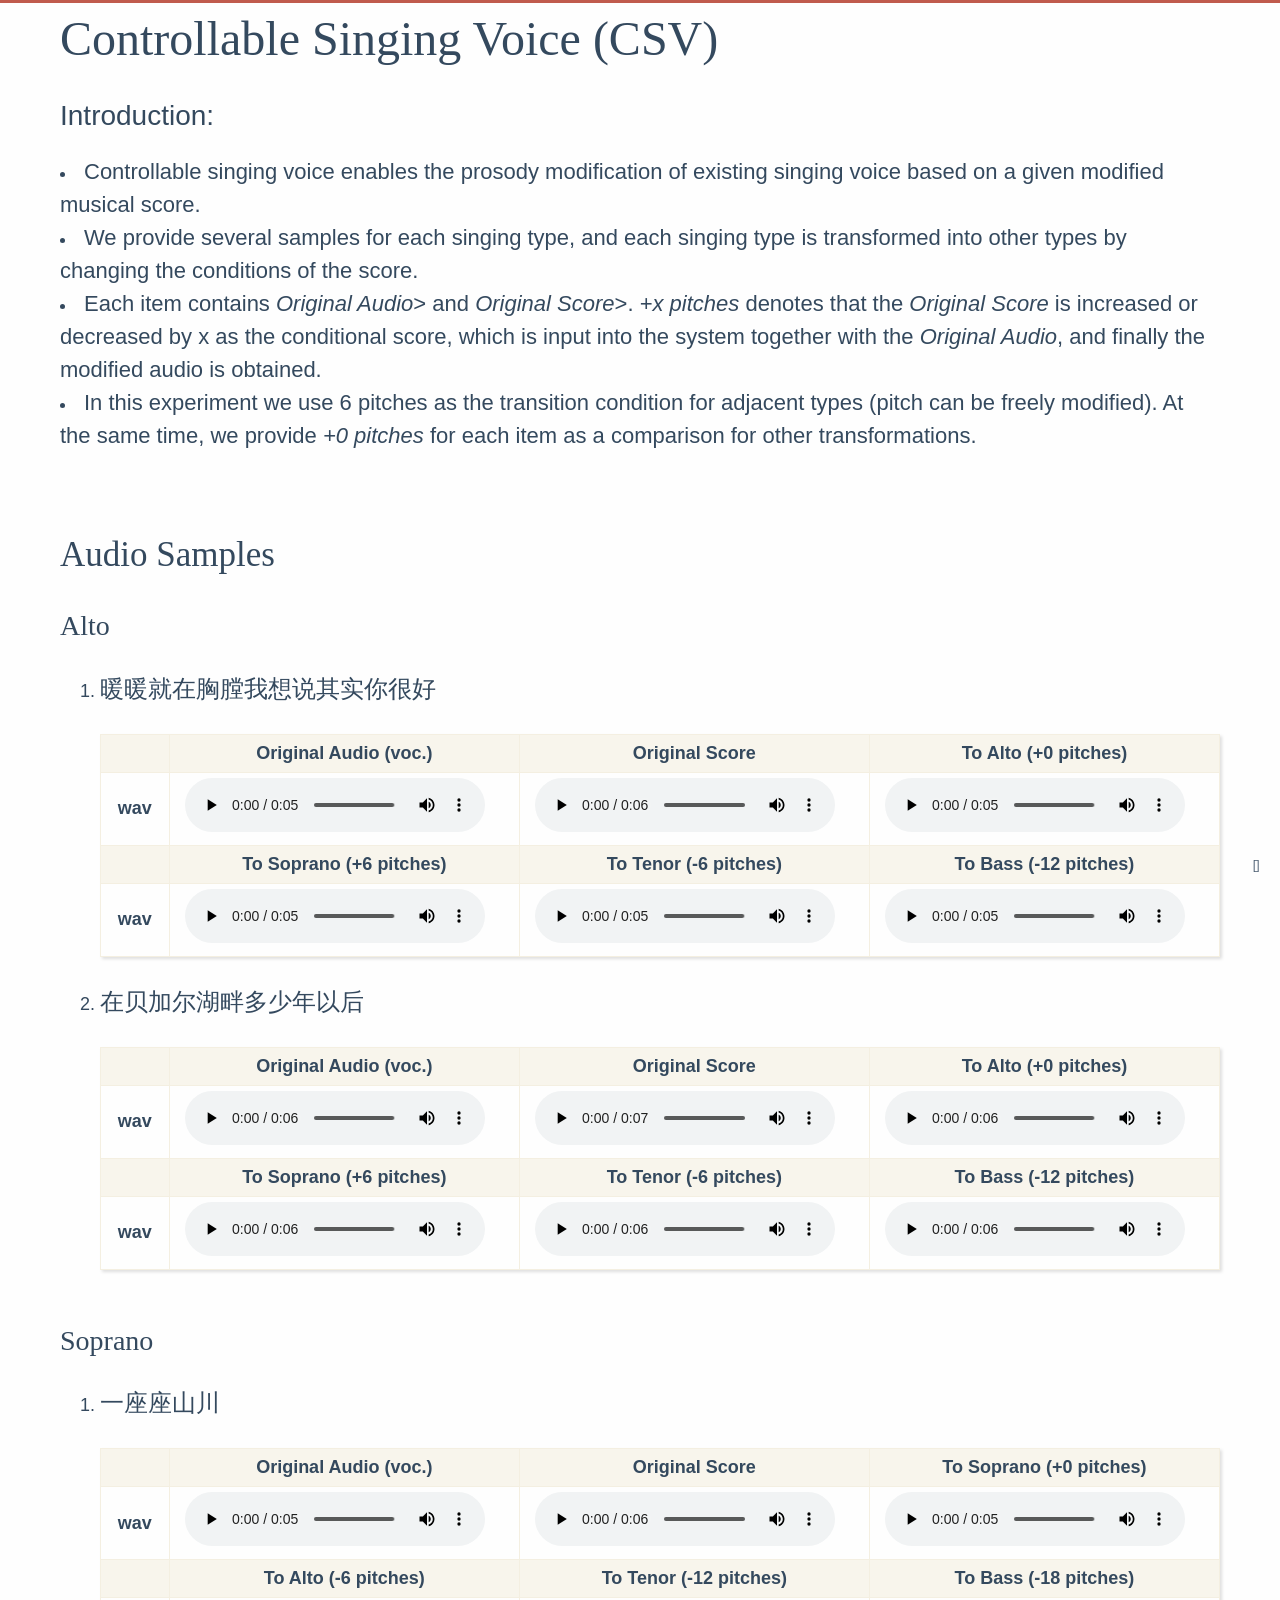
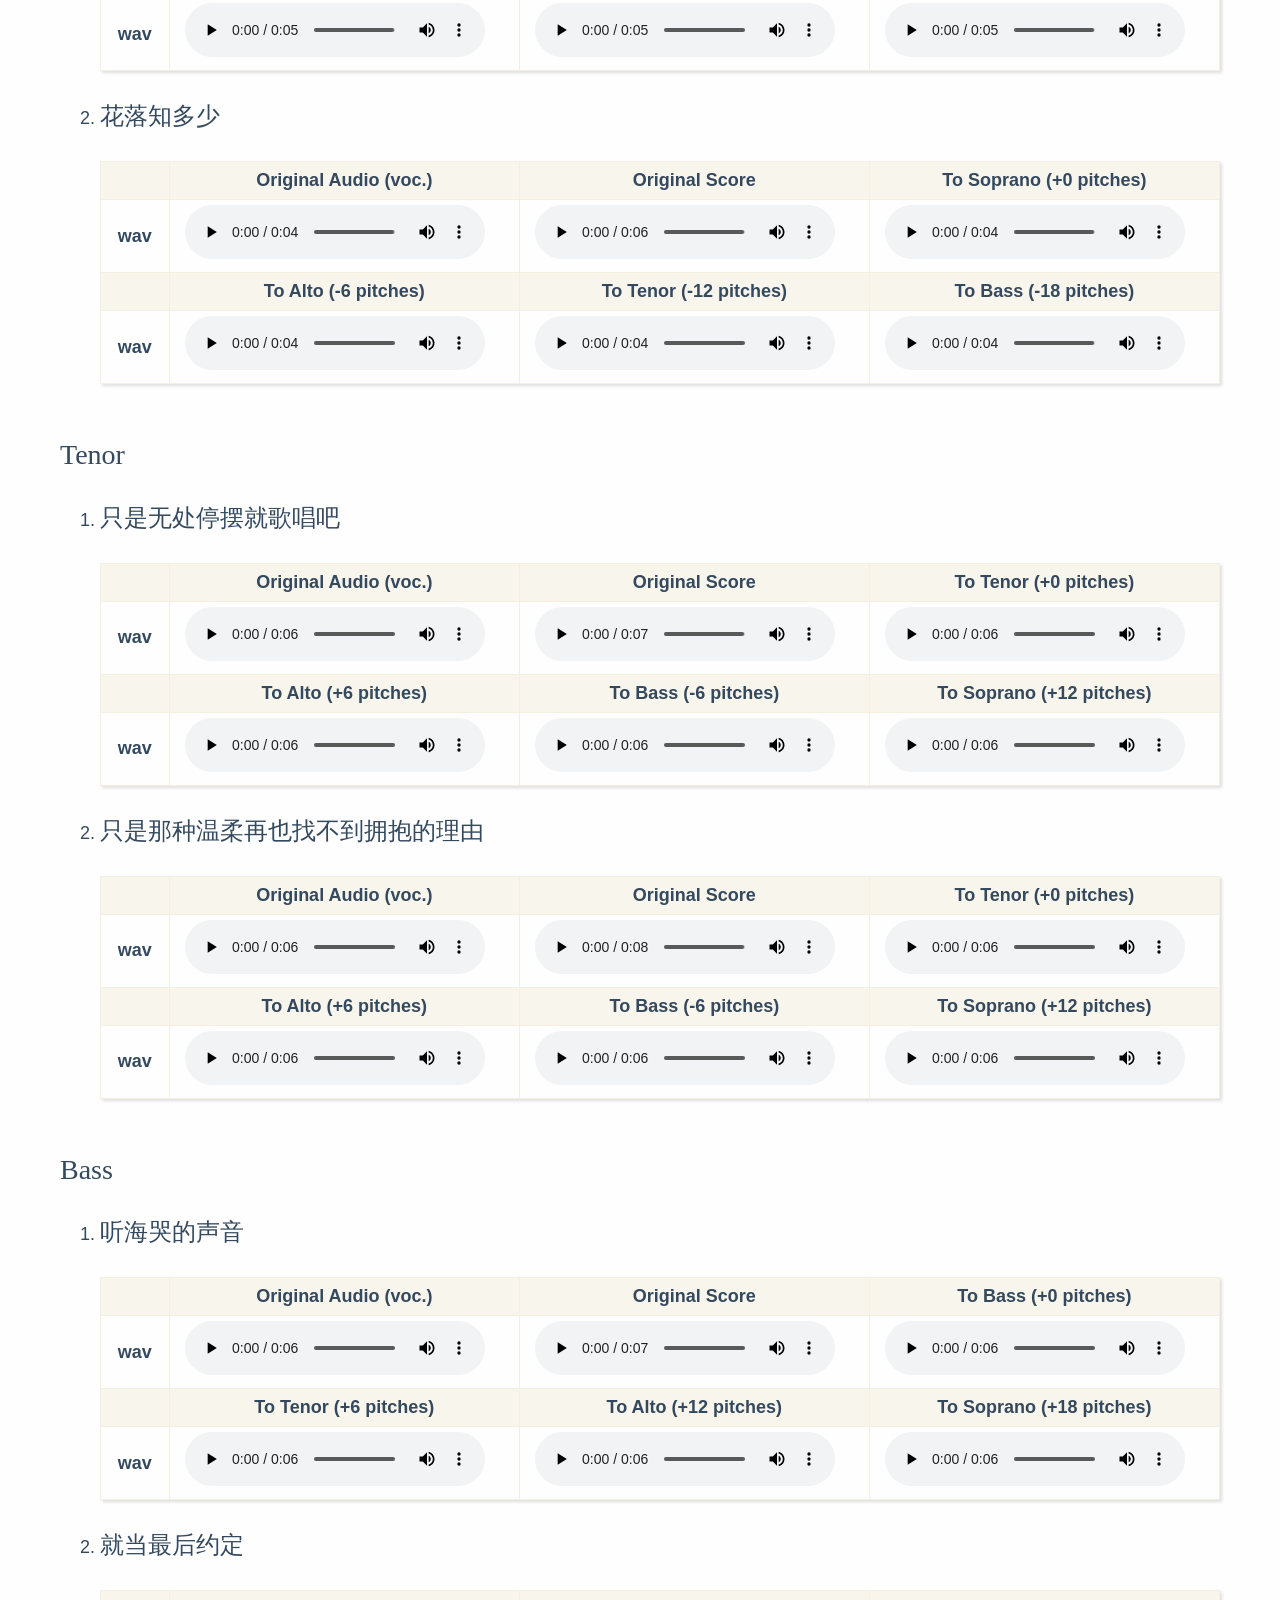
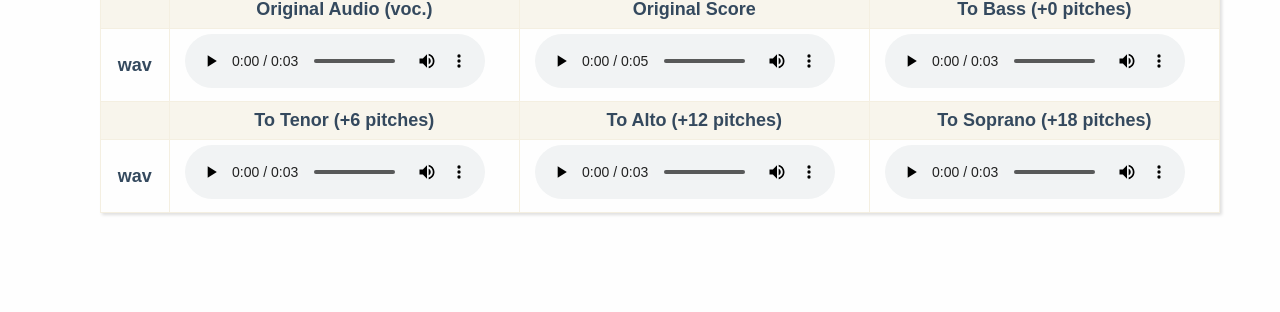
==== commit 6deb2641: "m4singer" ====
--- a/csv_index.html
+++ b/csv_index.html
@@ -61,8 +61,8 @@
 <p><span style="text-align: left;font-size: 28px;">Introduction:</span><br /></p>
 <li><span style="text-align: left;font-size: 22px;">Controllable singing voice enables the prosody modification of existing singing voice based on a given modified musical score.</span><br /></li>
 <li><span style="text-align: left;font-size: 22px;">We provide several samples for each singing type, and each singing type is transformed into other types by changing the conditions of the score.</span><br /></li>
-<li><span style="text-align: left;font-size: 22px;">Each item contains original audio and original score. +x pitches denotes that the original score is increased or decreased by x as the conditional score, which is input into the system together with the original audio, and finally the modified audio is obtained.</span><br /></li>
-<li><span style="text-align: left;font-size: 22px;">In this experiment we use 6 pitches as the transition condition for adjacent types (pitch can be freely modified). At the same time, we provide +0 pitches for each item as a comparison for other transformations.</span><br /></li>
+        <li><span style="text-align: left;font-size: 22px;">Each item contains <i>Original Audio</i>> and <i>Original Score</i>>. <i>+x pitches</i> denotes that the <i>Original Score</i> is increased or decreased by x as the conditional score, which is input into the system together with the <i>Original Audio</i>, and finally the modified audio is obtained.</span><br /></li>
+        <li><span style="text-align: left;font-size: 22px;">In this experiment we use 6 pitches as the transition condition for adjacent types (pitch can be freely modified). At the same time, we provide <i>+0 pitches</i> for each item as a comparison for other transformations.</span><br /></li>
         <br /><br />
 
 
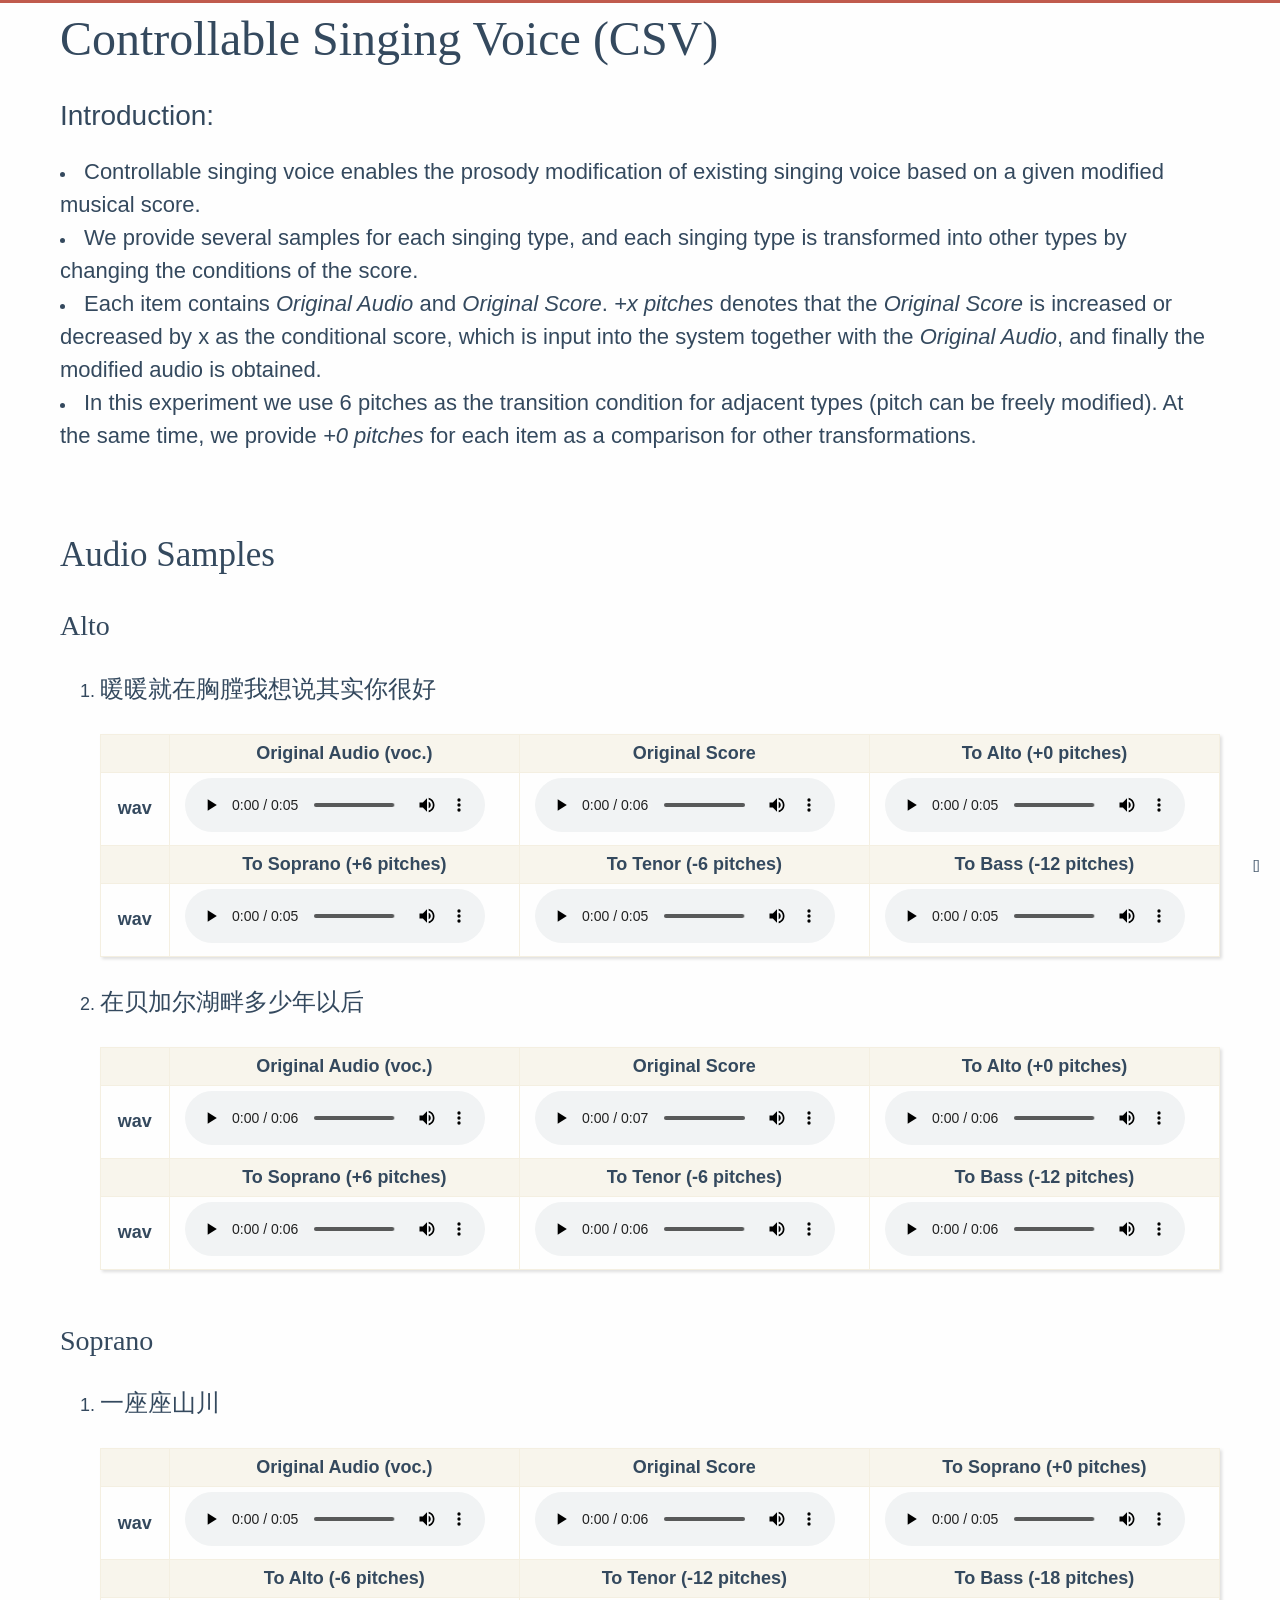
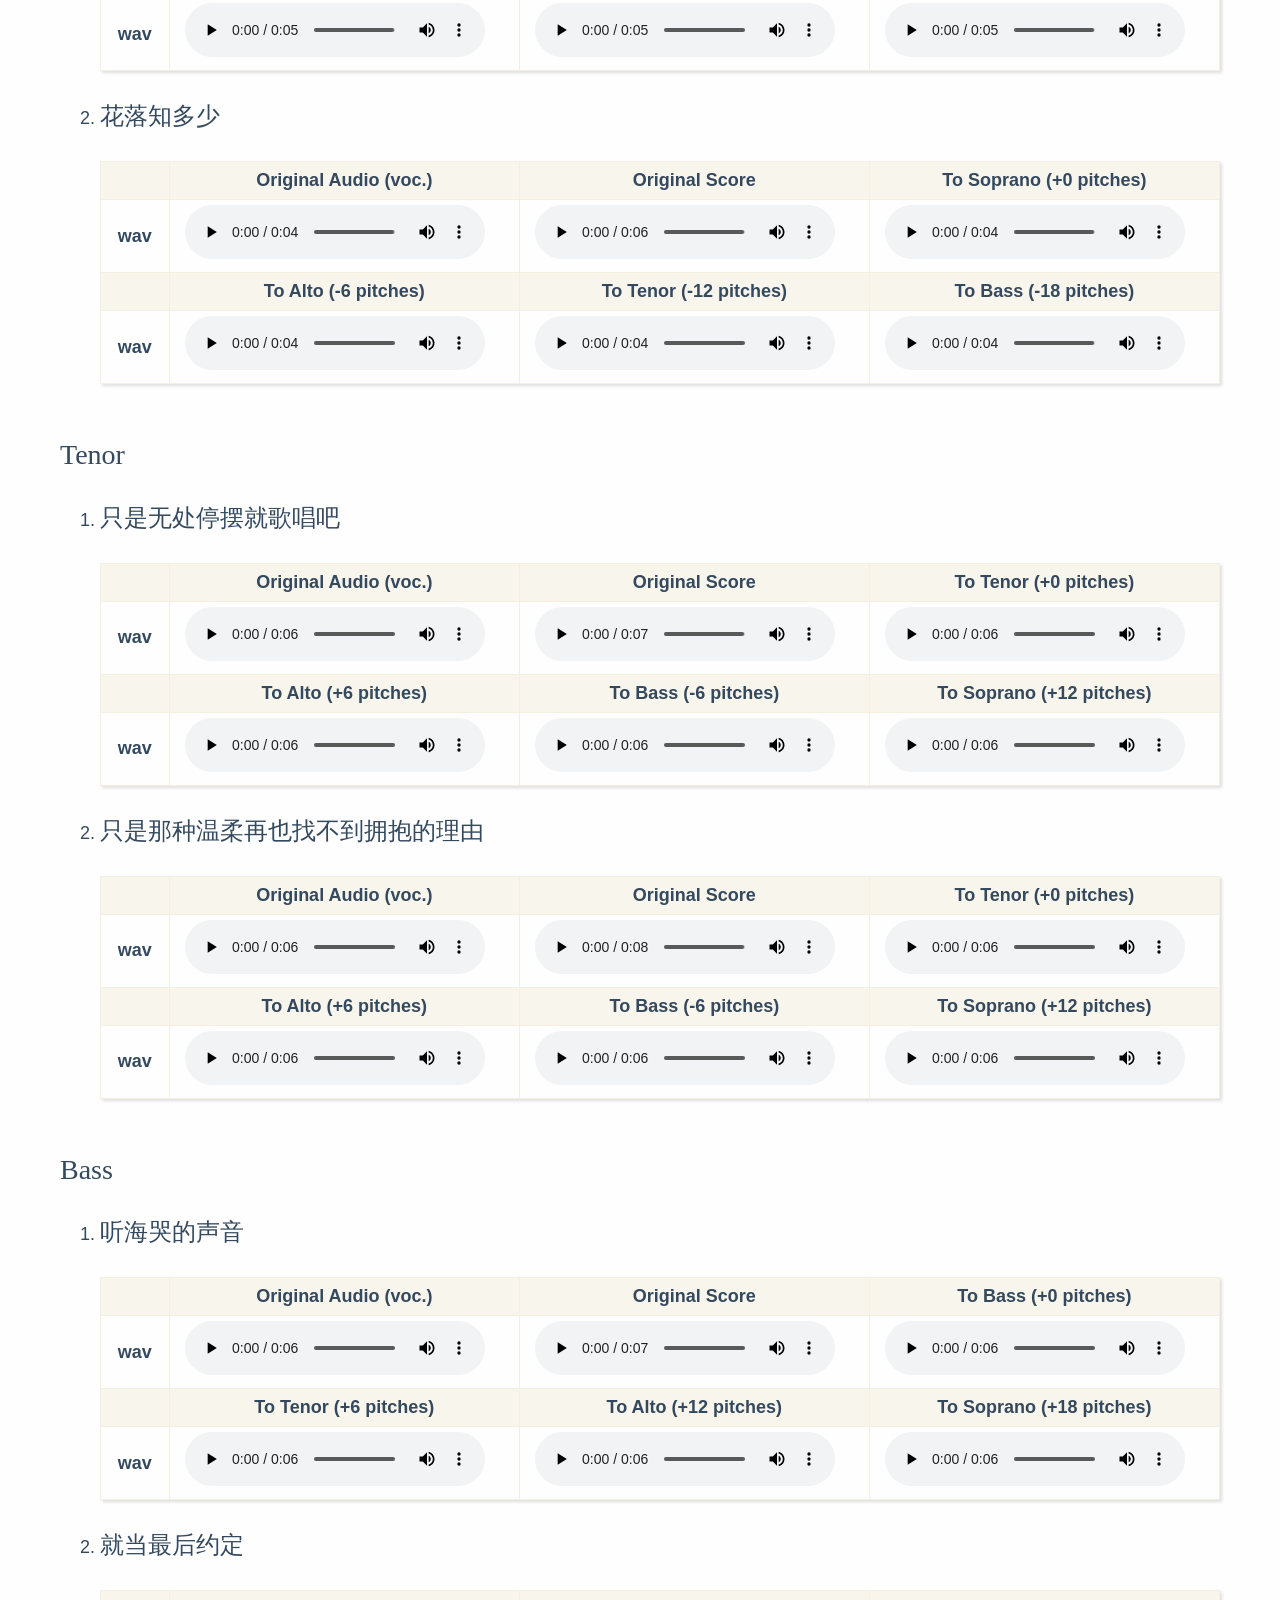
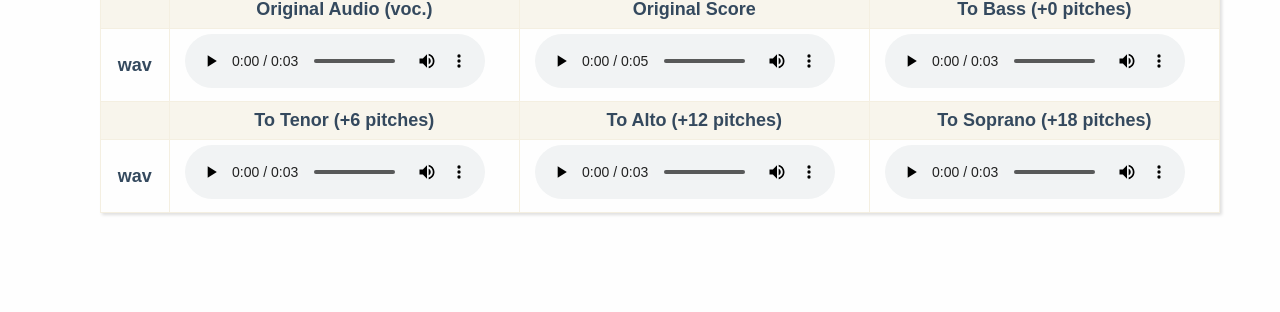
==== commit 597e8d46: "m4singer" ====
--- a/csv_index.html
+++ b/csv_index.html
@@ -61,7 +61,7 @@
 <p><span style="text-align: left;font-size: 28px;">Introduction:</span><br /></p>
 <li><span style="text-align: left;font-size: 22px;">Controllable singing voice enables the prosody modification of existing singing voice based on a given modified musical score.</span><br /></li>
 <li><span style="text-align: left;font-size: 22px;">We provide several samples for each singing type, and each singing type is transformed into other types by changing the conditions of the score.</span><br /></li>
-        <li><span style="text-align: left;font-size: 22px;">Each item contains <i>Original Audio</i>> and <i>Original Score</i>>. <i>+x pitches</i> denotes that the <i>Original Score</i> is increased or decreased by x as the conditional score, which is input into the system together with the <i>Original Audio</i>, and finally the modified audio is obtained.</span><br /></li>
+        <li><span style="text-align: left;font-size: 22px;">Each item contains <i>Original Audio</i> and <i>Original Score</i>. <i>+x pitches</i> denotes that the <i>Original Score</i> is increased or decreased by x as the conditional score, which is input into the system together with the <i>Original Audio</i>, and finally the modified audio is obtained.</span><br /></li>
         <li><span style="text-align: left;font-size: 22px;">In this experiment we use 6 pitches as the transition condition for adjacent types (pitch can be freely modified). At the same time, we provide <i>+0 pitches</i> for each item as a comparison for other transformations.</span><br /></li>
         <br /><br />
 
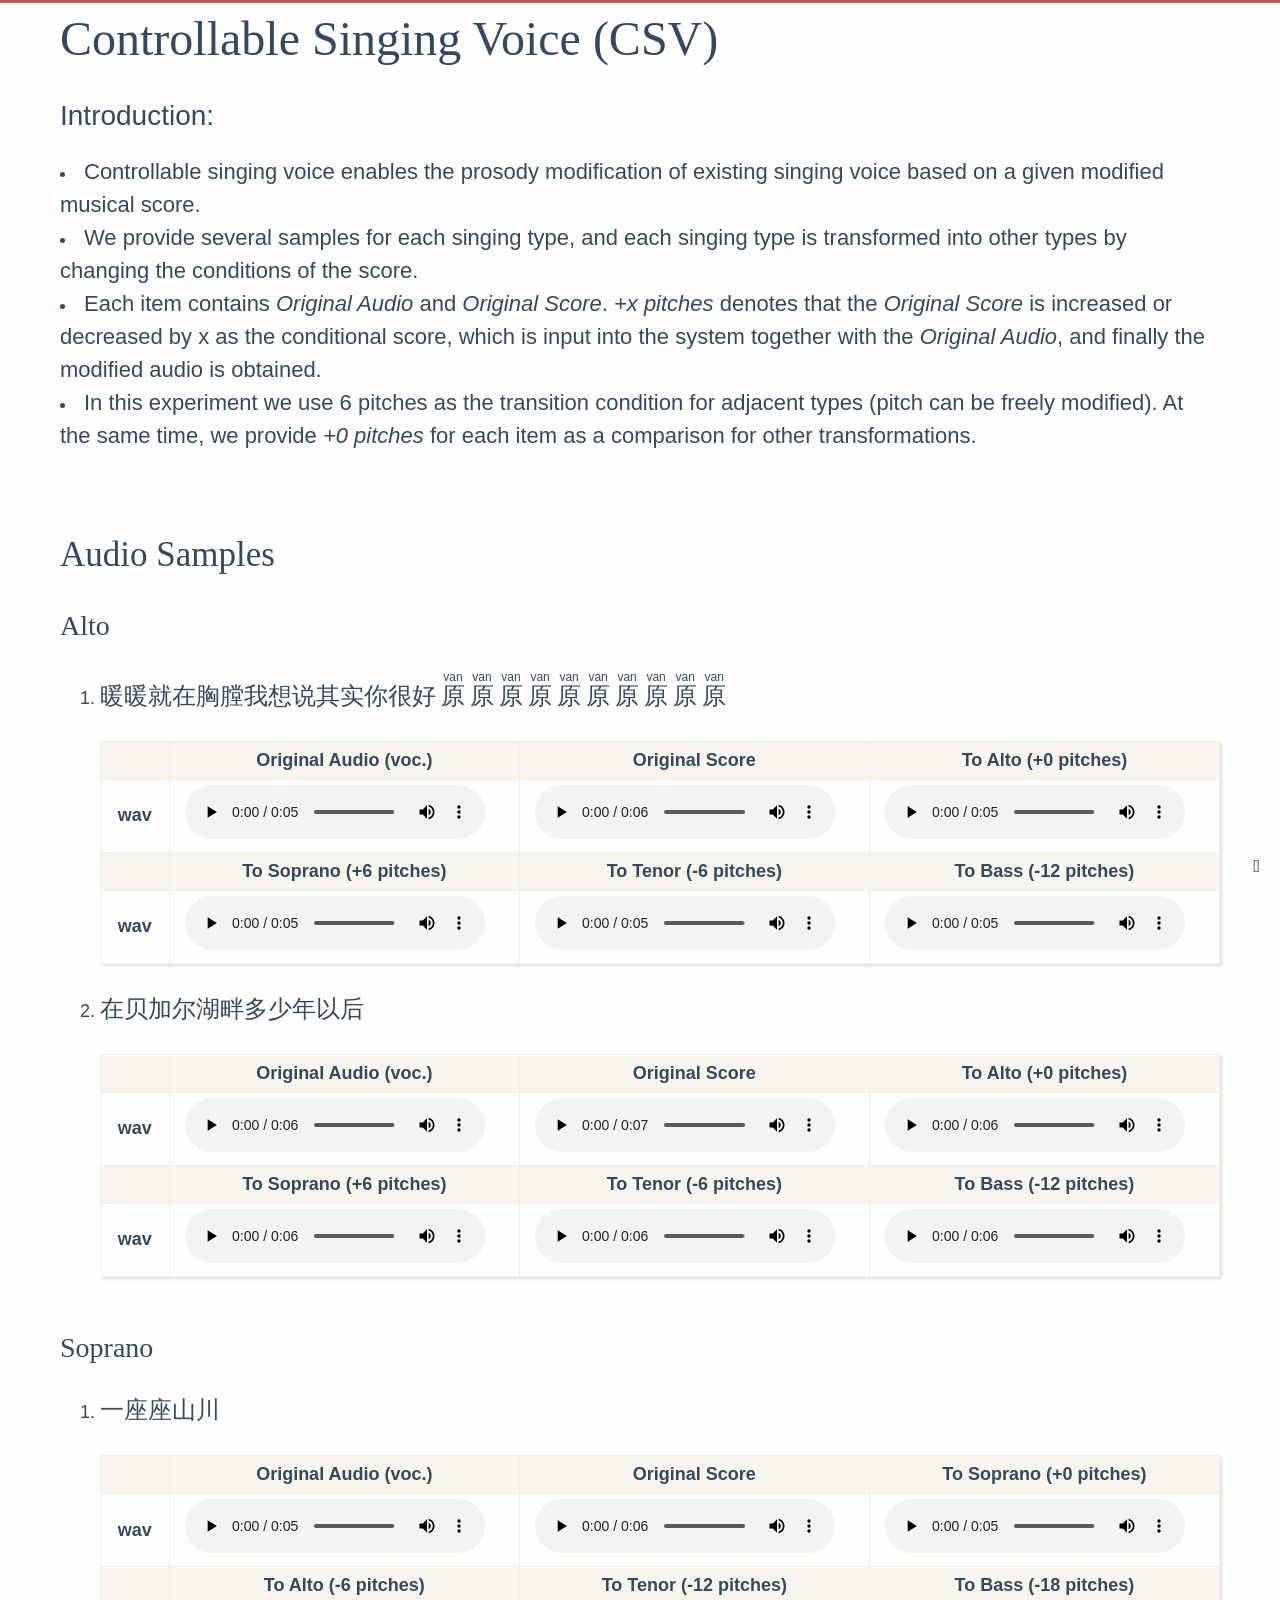
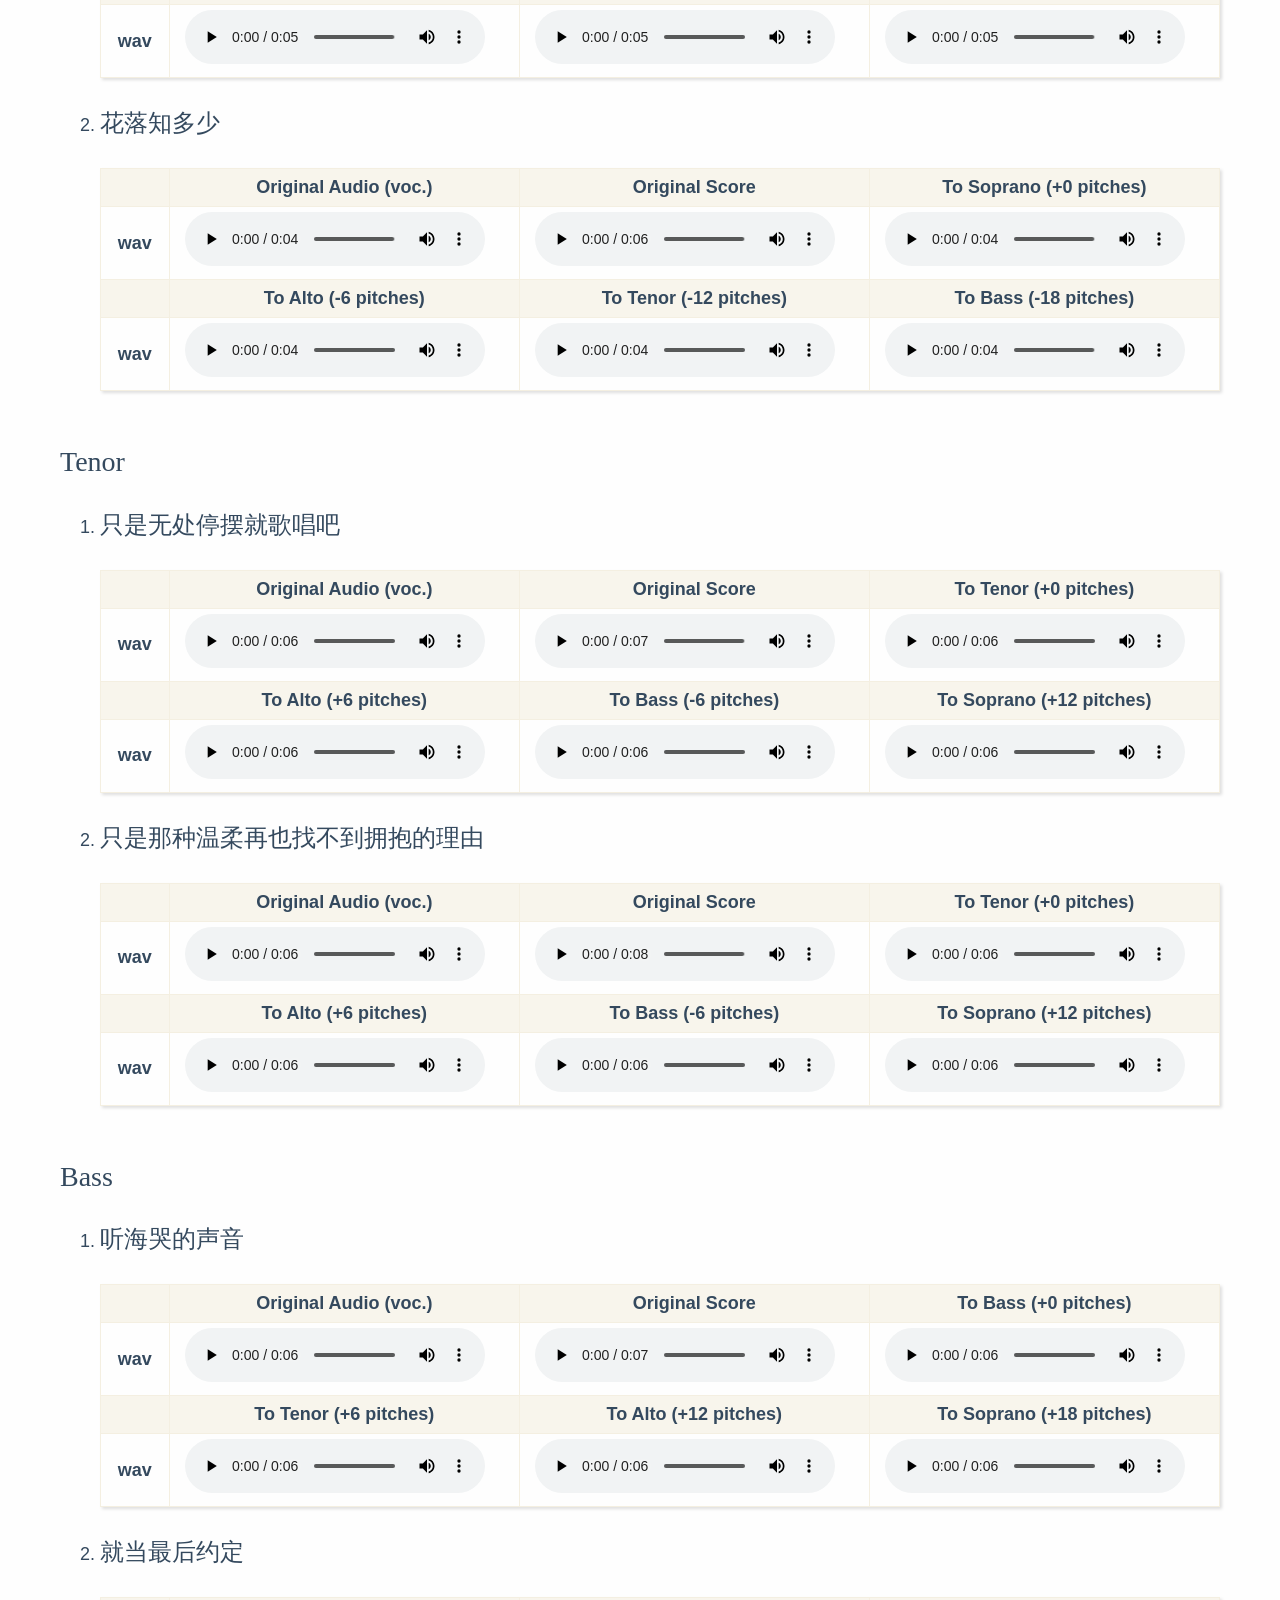
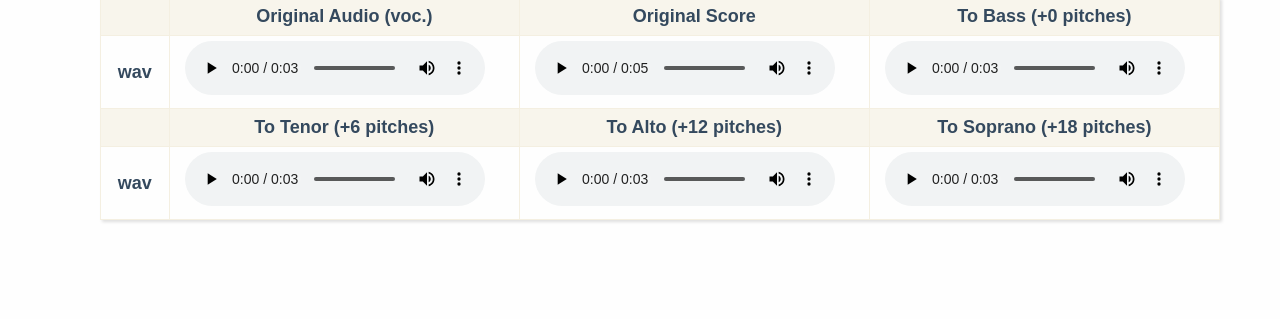
==== commit 41a196f3: "m4singer" ====
--- a/csv_index.html
+++ b/csv_index.html
@@ -71,6 +71,16 @@
         <h2 id="CSV-Alto"><a href="#CSV-Alto" class="headerlink" title="Alto"></a>Alto</h2><ol>
         <li>
             <ruby style="text-align: center;font-size: 24px;">暖暖就在胸膛我想说其实你很好</ruby>
+            <ruby style="text-align: center;font-size: 24px;">原<rt>van</rt></ruby>
+            <ruby style="text-align: center;font-size: 24px;">原<rt>van</rt></ruby>
+            <ruby style="text-align: center;font-size: 24px;">原<rt>van</rt></ruby>
+            <ruby style="text-align: center;font-size: 24px;">原<rt>van</rt></ruby>
+            <ruby style="text-align: center;font-size: 24px;">原<rt>van</rt></ruby>
+            <ruby style="text-align: center;font-size: 24px;">原<rt>van</rt></ruby>
+            <ruby style="text-align: center;font-size: 24px;">原<rt>van</rt></ruby>
+            <ruby style="text-align: center;font-size: 24px;">原<rt>van</rt></ruby>
+            <ruby style="text-align: center;font-size: 24px;">原<rt>van</rt></ruby>
+            <ruby style="text-align: center;font-size: 24px;">原<rt>van</rt></ruby>
         </li>
         <br />
     <table style="width: 100%;">
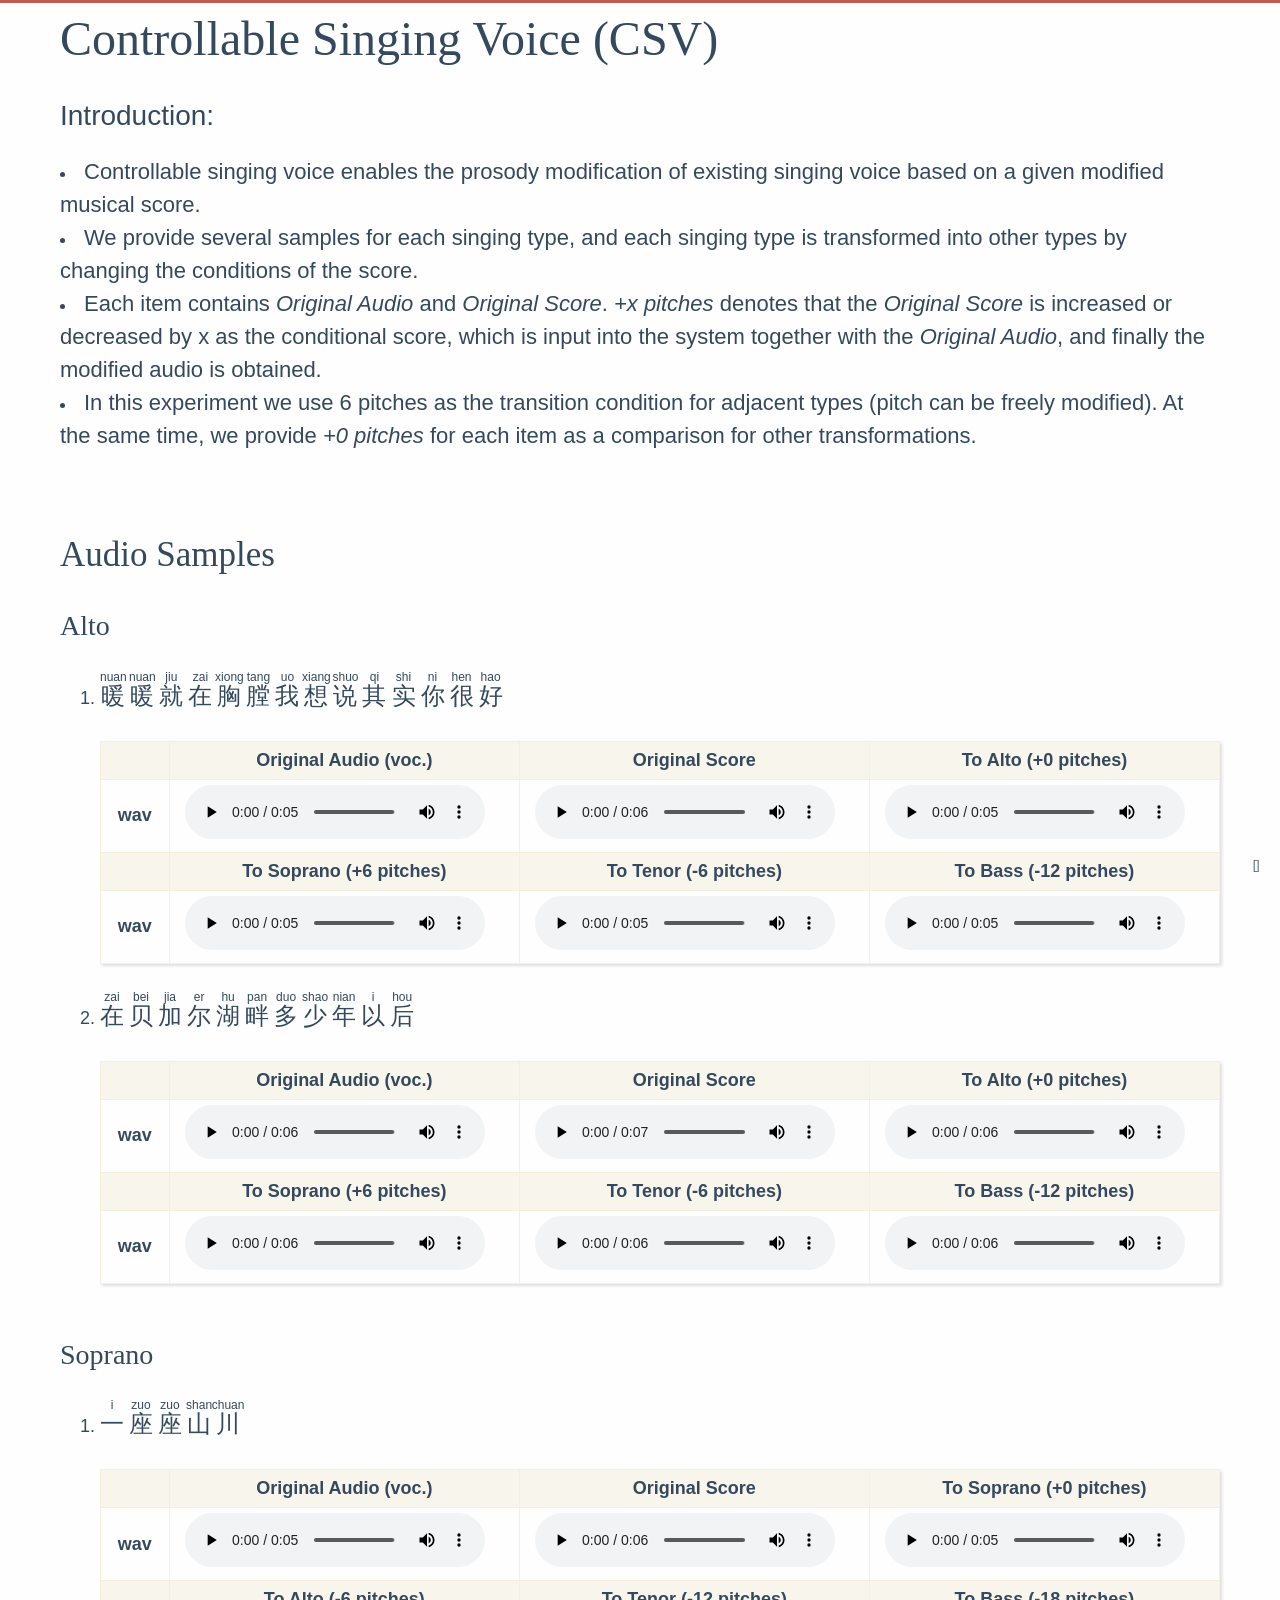
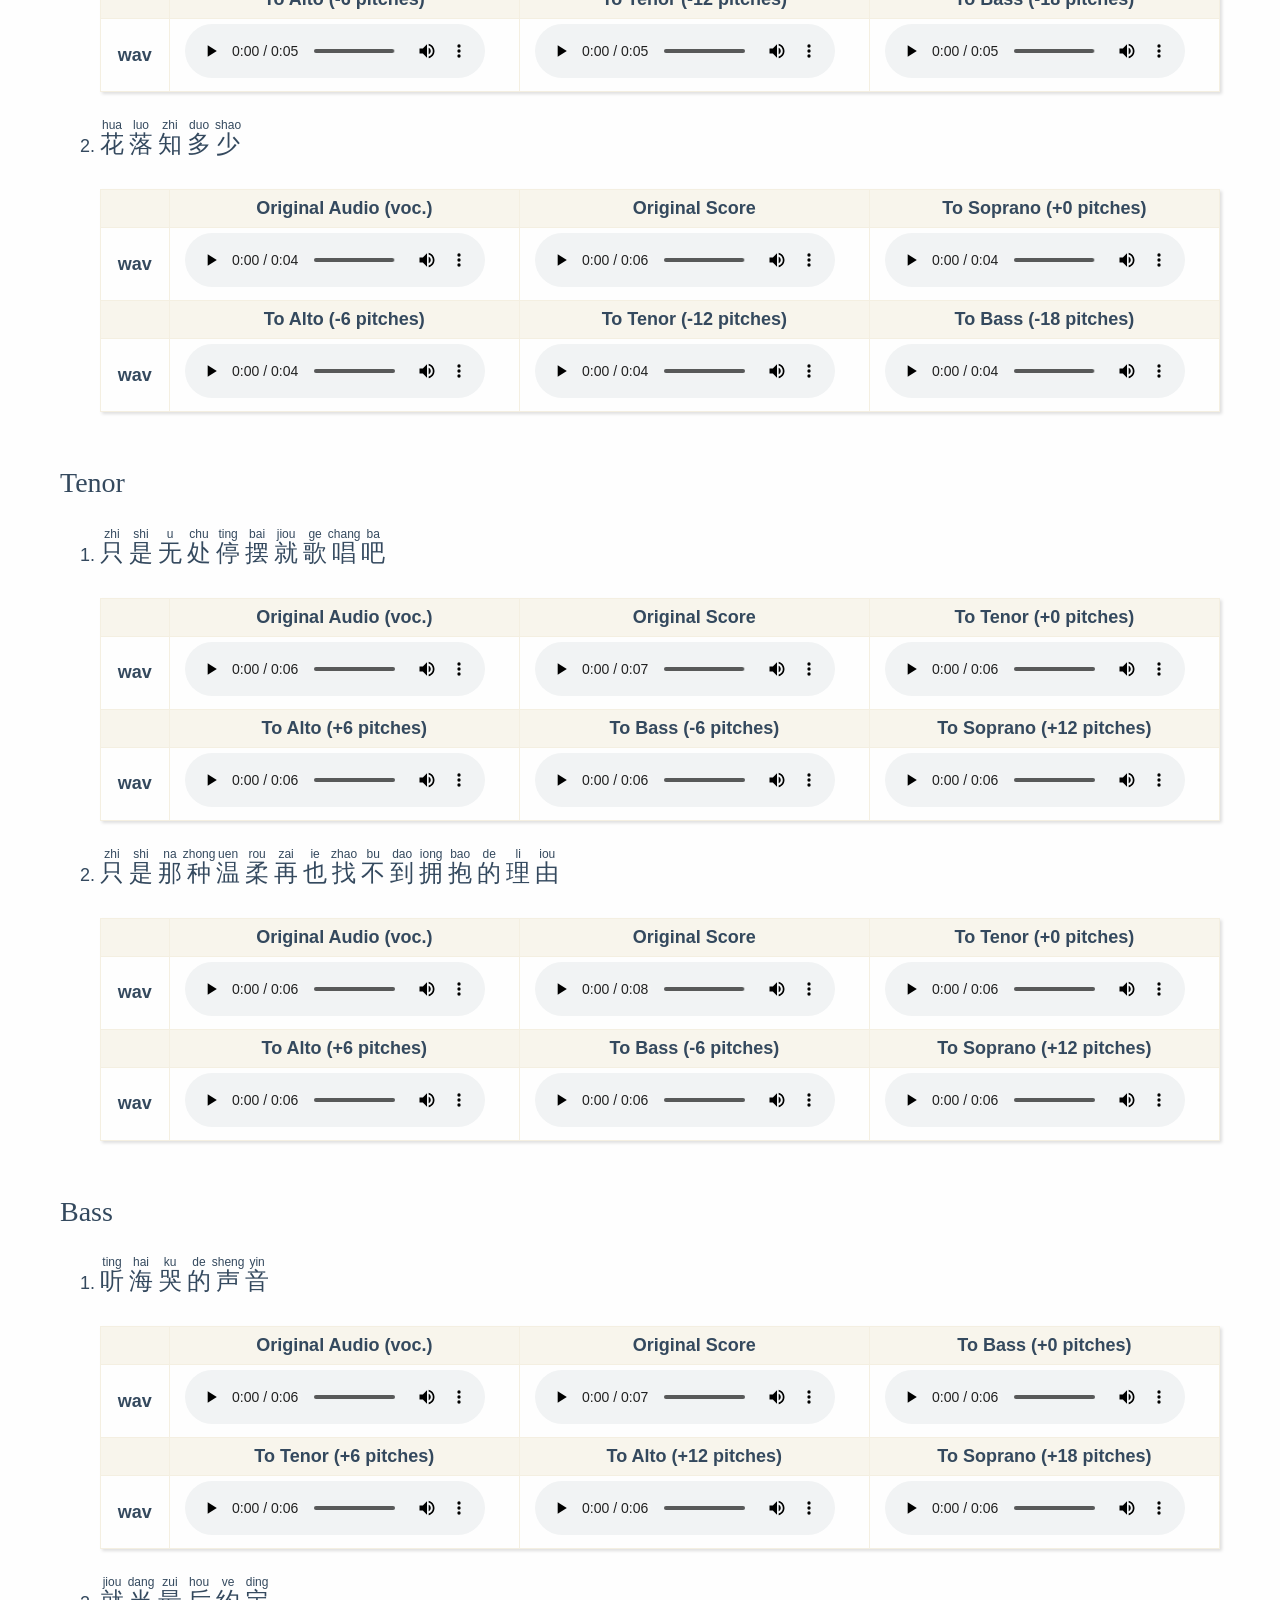
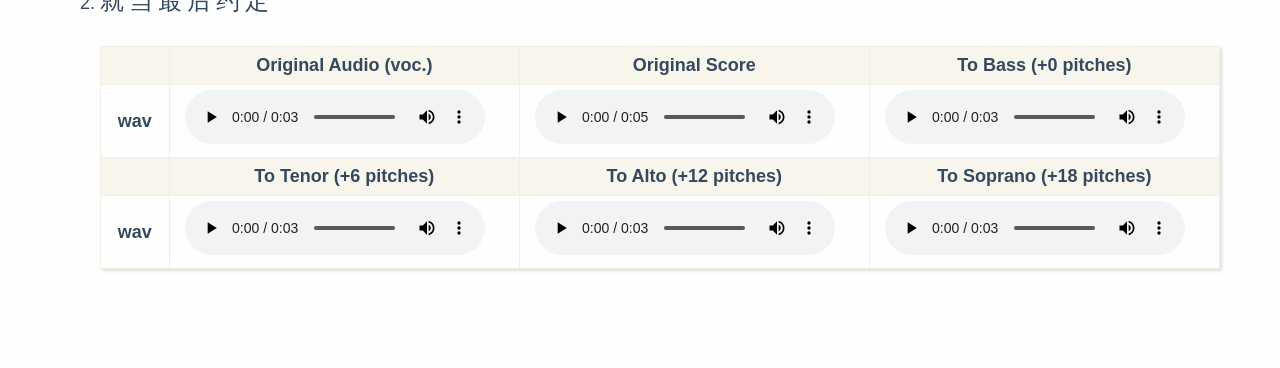
==== commit c8e08f57: "m4singer" ====
--- a/csv_index.html
+++ b/csv_index.html
@@ -70,17 +70,20 @@
 
         <h2 id="CSV-Alto"><a href="#CSV-Alto" class="headerlink" title="Alto"></a>Alto</h2><ol>
         <li>
-            <ruby style="text-align: center;font-size: 24px;">暖暖就在胸膛我想说其实你很好</ruby>
-            <ruby style="text-align: center;font-size: 24px;">原<rt>van</rt></ruby>
-            <ruby style="text-align: center;font-size: 24px;">原<rt>van</rt></ruby>
-            <ruby style="text-align: center;font-size: 24px;">原<rt>van</rt></ruby>
-            <ruby style="text-align: center;font-size: 24px;">原<rt>van</rt></ruby>
-            <ruby style="text-align: center;font-size: 24px;">原<rt>van</rt></ruby>
-            <ruby style="text-align: center;font-size: 24px;">原<rt>van</rt></ruby>
-            <ruby style="text-align: center;font-size: 24px;">原<rt>van</rt></ruby>
-            <ruby style="text-align: center;font-size: 24px;">原<rt>van</rt></ruby>
-            <ruby style="text-align: center;font-size: 24px;">原<rt>van</rt></ruby>
-            <ruby style="text-align: center;font-size: 24px;">原<rt>van</rt></ruby>
+            <ruby style="text-align: center;font-size: 24px;">暖<rt>nuan</rt></ruby>
+            <ruby style="text-align: center;font-size: 24px;">暖<rt>nuan</rt></ruby>
+            <ruby style="text-align: center;font-size: 24px;">就<rt>jiu</rt></ruby>
+            <ruby style="text-align: center;font-size: 24px;">在<rt>zai</rt></ruby>
+            <ruby style="text-align: center;font-size: 24px;">胸<rt>xiong</rt></ruby>
+            <ruby style="text-align: center;font-size: 24px;">膛<rt>tang</rt></ruby>
+            <ruby style="text-align: center;font-size: 24px;">我<rt>uo</rt></ruby>
+            <ruby style="text-align: center;font-size: 24px;">想<rt>xiang</rt></ruby>
+            <ruby style="text-align: center;font-size: 24px;">说<rt>shuo</rt></ruby>
+            <ruby style="text-align: center;font-size: 24px;">其<rt>qi</rt></ruby>
+            <ruby style="text-align: center;font-size: 24px;">实<rt>shi</rt></ruby>
+            <ruby style="text-align: center;font-size: 24px;">你<rt>ni</rt></ruby>
+            <ruby style="text-align: center;font-size: 24px;">很<rt>hen</rt></ruby>
+            <ruby style="text-align: center;font-size: 24px;">好<rt>hao</rt></ruby>
         </li>
         <br />
     <table style="width: 100%;">
@@ -119,7 +122,17 @@
     </table><br />
 
                 <li>
-            <ruby style="text-align: center;font-size: 24px;">在贝加尔湖畔多少年以后</ruby>
+                    <ruby style="text-align: center;font-size: 24px;">在<rt>zai</rt></ruby>
+                    <ruby style="text-align: center;font-size: 24px;">贝<rt>bei</rt></ruby>
+                    <ruby style="text-align: center;font-size: 24px;">加<rt>jia</rt></ruby>
+                    <ruby style="text-align: center;font-size: 24px;">尔<rt>er</rt></ruby>
+                    <ruby style="text-align: center;font-size: 24px;">湖<rt>hu</rt></ruby>
+                    <ruby style="text-align: center;font-size: 24px;">畔<rt>pan</rt></ruby>
+                    <ruby style="text-align: center;font-size: 24px;">多<rt>duo</rt></ruby>
+                    <ruby style="text-align: center;font-size: 24px;">少<rt>shao</rt></ruby>
+                    <ruby style="text-align: center;font-size: 24px;">年<rt>nian</rt></ruby>
+                    <ruby style="text-align: center;font-size: 24px;">以<rt>i</rt></ruby>
+                    <ruby style="text-align: center;font-size: 24px;">后<rt>hou</rt></ruby>
         </li>
         <br />
     <table style="width: 100%;">
@@ -160,7 +173,11 @@
 
                 <h2 id="CSV-Soprano"><a href="#CSV-Soprano" class="headerlink" title="Soprano"></a>Soprano</h2><ol>
         <li>
-            <ruby style="text-align: center;font-size: 24px;">一座座山川</ruby>
+                    <ruby style="text-align: center;font-size: 24px;">一<rt>i</rt></ruby>
+                    <ruby style="text-align: center;font-size: 24px;">座<rt>zuo</rt></ruby>
+                    <ruby style="text-align: center;font-size: 24px;">座<rt>zuo</rt></ruby>
+                    <ruby style="text-align: center;font-size: 24px;">山<rt>shan</rt></ruby>
+                    <ruby style="text-align: center;font-size: 24px;">川<rt>chuan</rt></ruby>
         </li>
         <br />
     <table style="width: 100%;">
@@ -199,7 +216,11 @@
     </table><br />
 
            <li>
-            <ruby style="text-align: center;font-size: 24px;">花落知多少</ruby>
+               <ruby style="text-align: center;font-size: 24px;">花<rt>hua</rt></ruby>
+                    <ruby style="text-align: center;font-size: 24px;">落<rt>luo</rt></ruby>
+                    <ruby style="text-align: center;font-size: 24px;">知<rt>zhi</rt></ruby>
+                    <ruby style="text-align: center;font-size: 24px;">多<rt>duo</rt></ruby>
+                    <ruby style="text-align: center;font-size: 24px;">少<rt>shao</rt></ruby>
         </li>
         <br />
     <table style="width: 100%;">
@@ -239,7 +260,16 @@
 
                 <h2 id="CSV-Tenor"><a href="#CSV-Tenor" class="headerlink" title="Tenor"></a>Tenor</h2><ol>
         <li>
-            <ruby style="text-align: center;font-size: 24px;">只是无处停摆就歌唱吧</ruby>
+            <ruby style="text-align: center;font-size: 24px;">只<rt>zhi</rt></ruby>
+                    <ruby style="text-align: center;font-size: 24px;">是<rt>shi</rt></ruby>
+                    <ruby style="text-align: center;font-size: 24px;">无<rt>u</rt></ruby>
+                    <ruby style="text-align: center;font-size: 24px;">处<rt>chu</rt></ruby>
+                    <ruby style="text-align: center;font-size: 24px;">停<rt>ting</rt></ruby>
+                    <ruby style="text-align: center;font-size: 24px;">摆<rt>bai</rt></ruby>
+                    <ruby style="text-align: center;font-size: 24px;">就<rt>jiou</rt></ruby>
+                    <ruby style="text-align: center;font-size: 24px;">歌<rt>ge</rt></ruby>
+                    <ruby style="text-align: center;font-size: 24px;">唱<rt>chang</rt></ruby>
+                    <ruby style="text-align: center;font-size: 24px;">吧<rt>ba</rt></ruby>
         </li>
         <br />
     <table style="width: 100%;">
@@ -278,7 +308,23 @@
     </table><br />
 
             <li>
-            <ruby style="text-align: center;font-size: 24px;">只是那种温柔再也找不到拥抱的理由</ruby>
+                <ruby style="text-align: center;font-size: 24px;">只<rt>zhi</rt></ruby>
+                <ruby style="text-align: center;font-size: 24px;">是<rt>shi</rt></ruby>
+                <ruby style="text-align: center;font-size: 24px;">那<rt>na</rt></ruby>
+                <ruby style="text-align: center;font-size: 24px;">种<rt>zhong</rt></ruby>
+                <ruby style="text-align: center;font-size: 24px;">温<rt>uen</rt></ruby>
+                <ruby style="text-align: center;font-size: 24px;">柔<rt>rou</rt></ruby>
+                <ruby style="text-align: center;font-size: 24px;">再<rt>zai</rt></ruby>
+                <ruby style="text-align: center;font-size: 24px;">也<rt>ie</rt></ruby>
+                <ruby style="text-align: center;font-size: 24px;">找<rt>zhao</rt></ruby>
+                <ruby style="text-align: center;font-size: 24px;">不<rt>bu</rt></ruby>
+                <ruby style="text-align: center;font-size: 24px;">到<rt>dao</rt></ruby>
+                <ruby style="text-align: center;font-size: 24px;">拥<rt>iong</rt></ruby>
+                <ruby style="text-align: center;font-size: 24px;">抱<rt>bao</rt></ruby>
+                <ruby style="text-align: center;font-size: 24px;">的<rt>de</rt></ruby>
+                <ruby style="text-align: center;font-size: 24px;">理<rt>li</rt></ruby>
+                <ruby style="text-align: center;font-size: 24px;">由<rt>iou</rt></ruby>
+
         </li>
         <br />
     <table style="width: 100%;">
@@ -319,7 +365,13 @@
 
         <h2 id="CSV-Bass"><a href="#CSV-Bass" class="headerlink" title="Bass"></a>Bass</h2><ol>
         <li>
-            <ruby style="text-align: center;font-size: 24px;">听海哭的声音</ruby>
+            <ruby style="text-align: center;font-size: 24px;">听<rt>ting</rt></ruby>
+            <ruby style="text-align: center;font-size: 24px;">海<rt>hai</rt></ruby>
+            <ruby style="text-align: center;font-size: 24px;">哭<rt>ku</rt></ruby>
+            <ruby style="text-align: center;font-size: 24px;">的<rt>de</rt></ruby>
+            <ruby style="text-align: center;font-size: 24px;">声<rt>sheng</rt></ruby>
+            <ruby style="text-align: center;font-size: 24px;">音<rt>yin</rt></ruby>
+
         </li>
         <br />
     <table style="width: 100%;">
@@ -358,7 +410,13 @@
     </table><br />
 
                   <li>
-            <ruby style="text-align: center;font-size: 24px;">就当最后约定</ruby>
+                      <ruby style="text-align: center;font-size: 24px;">就<rt>jiou</rt></ruby>
+                      <ruby style="text-align: center;font-size: 24px;">当<rt>dang</rt></ruby>
+                      <ruby style="text-align: center;font-size: 24px;">最<rt>zui</rt></ruby>
+                      <ruby style="text-align: center;font-size: 24px;">后<rt>hou</rt></ruby>
+                      <ruby style="text-align: center;font-size: 24px;">约<rt>ve</rt></ruby>
+                      <ruby style="text-align: center;font-size: 24px;">定<rt>ding</rt></ruby>
+
         </li>
         <br />
     <table style="width: 100%;">
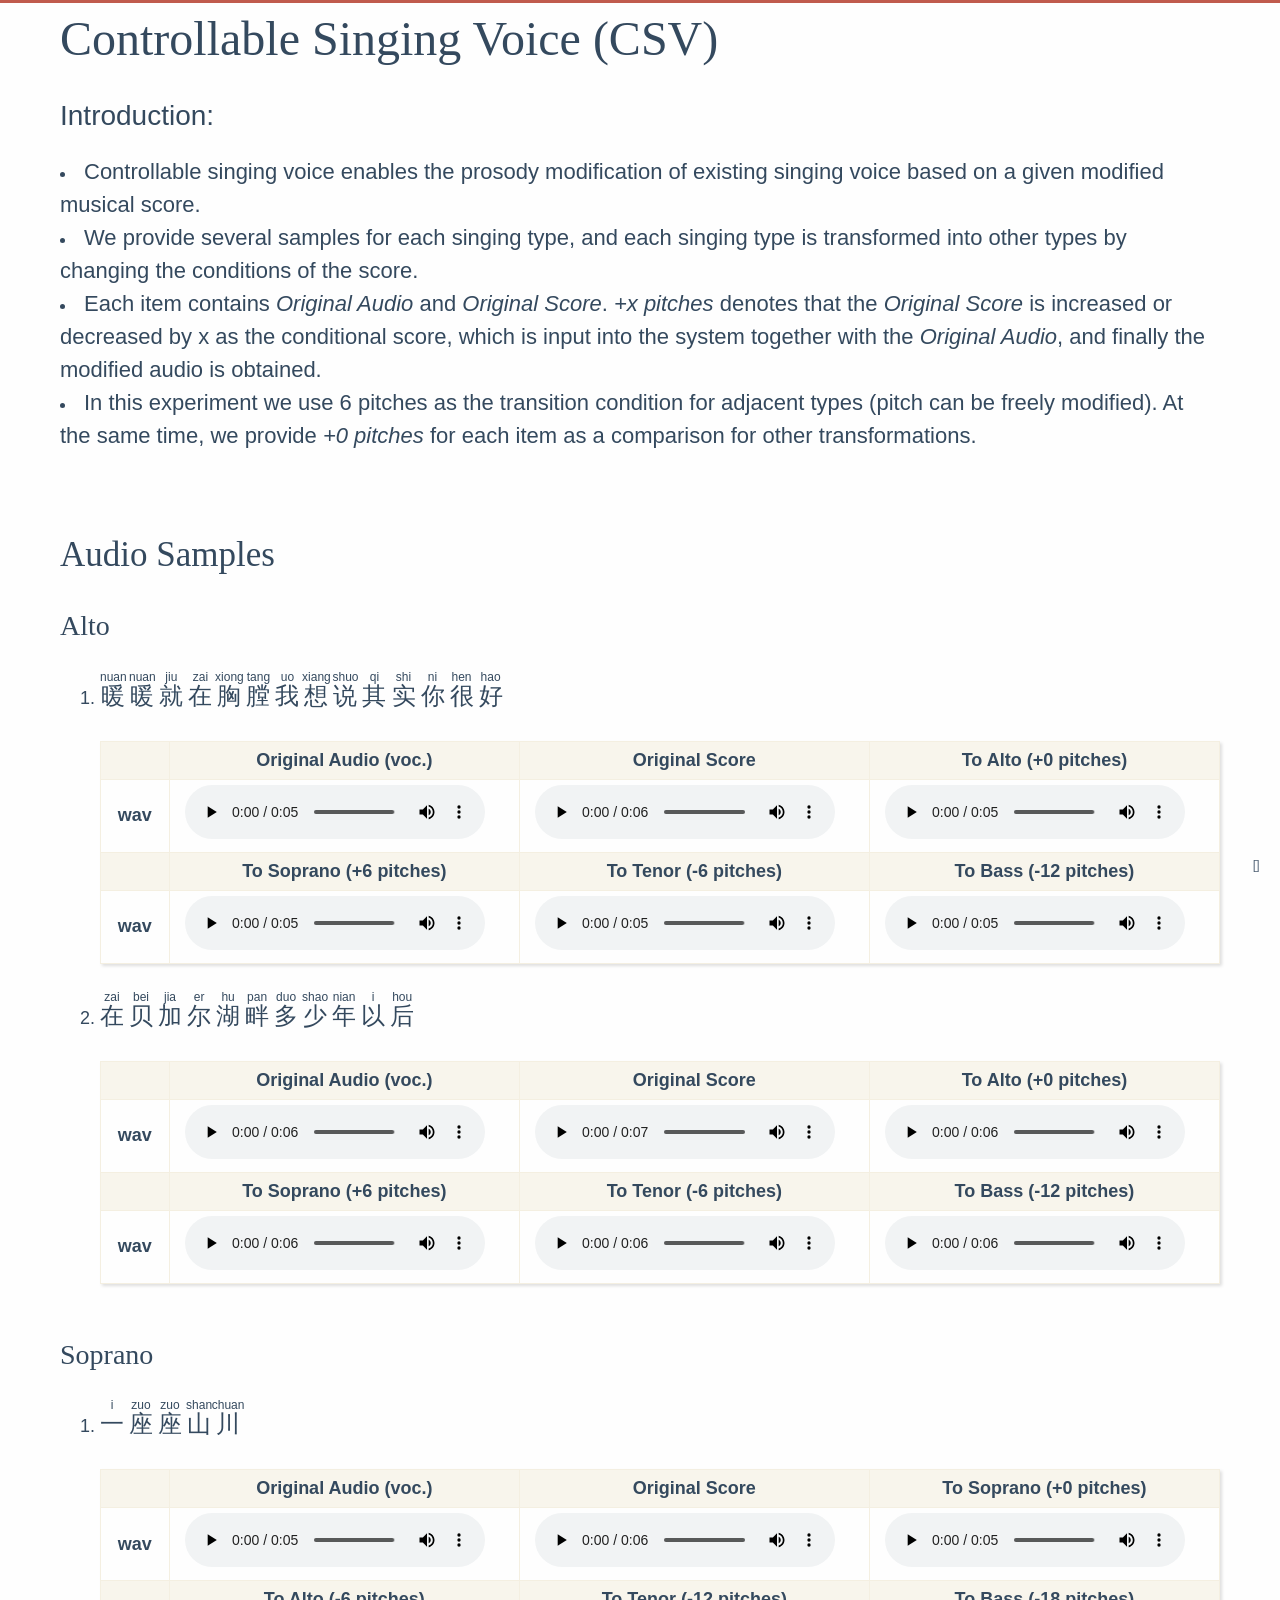
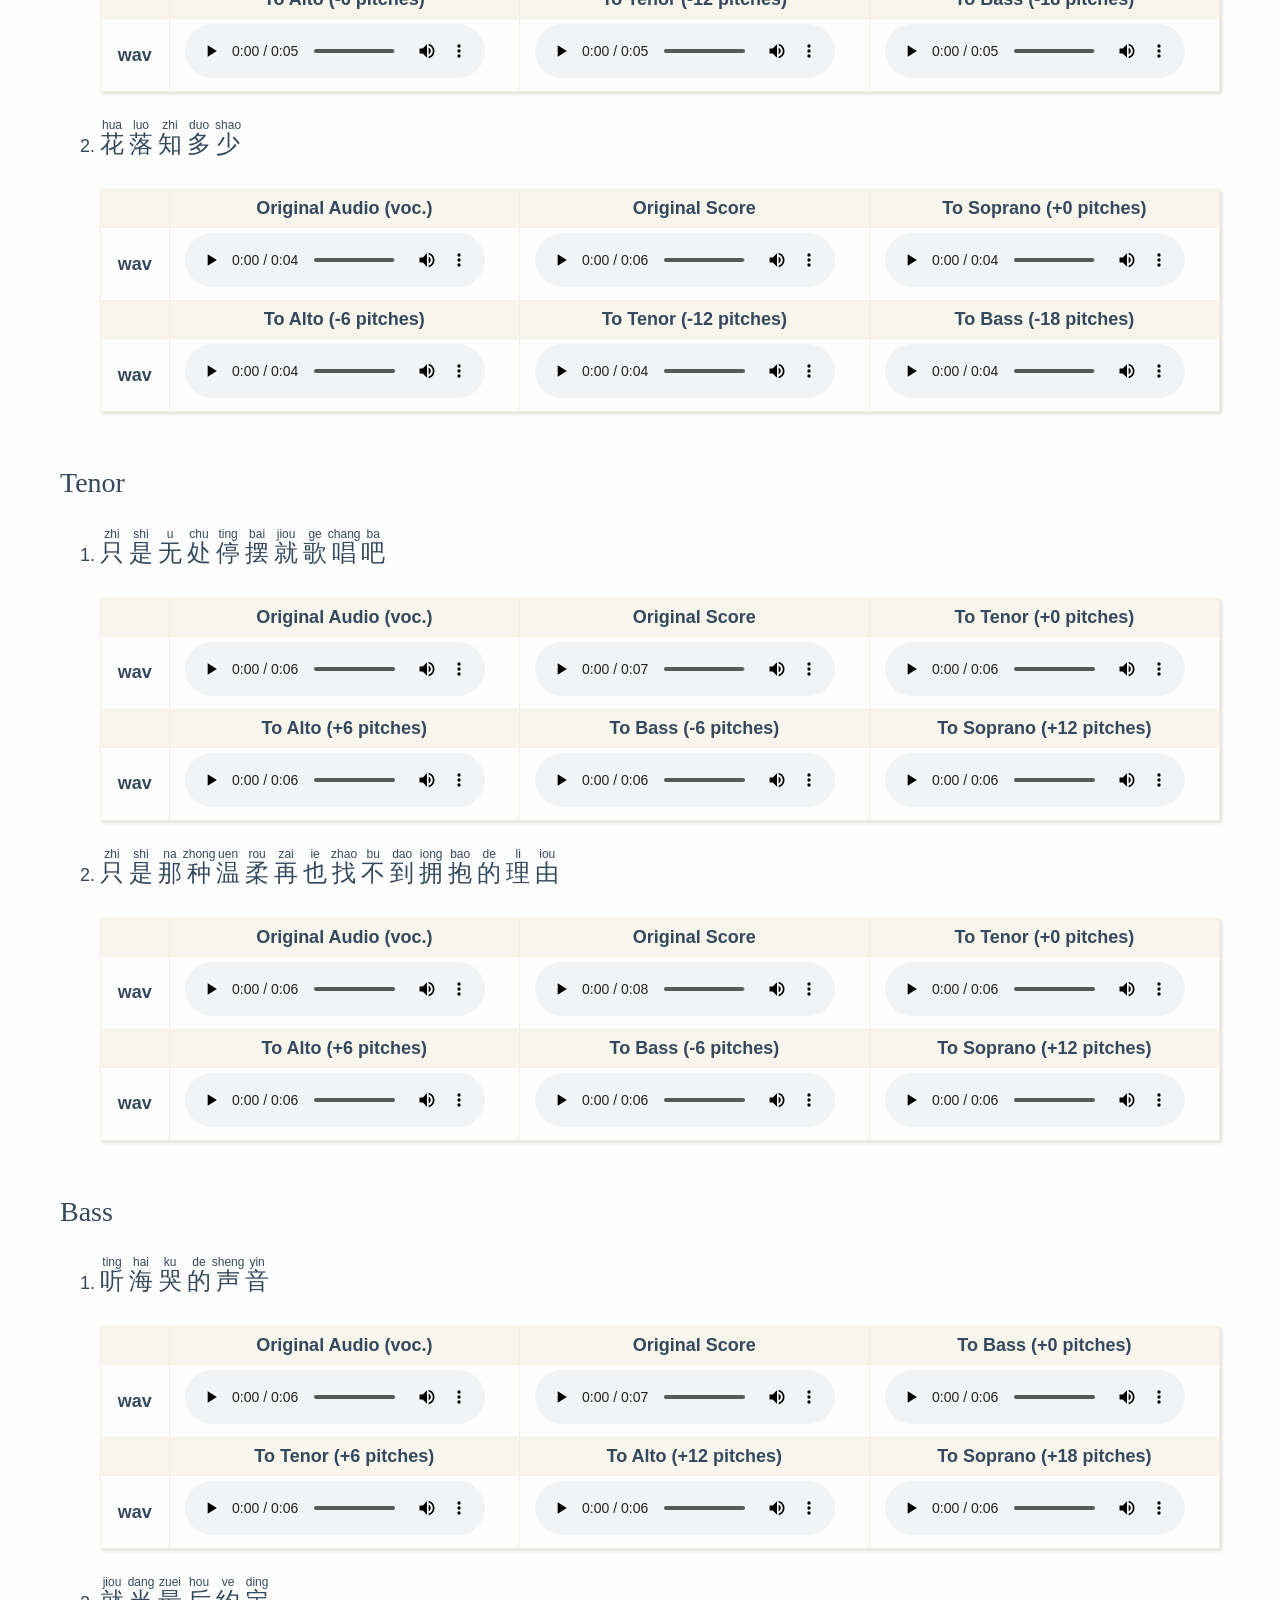
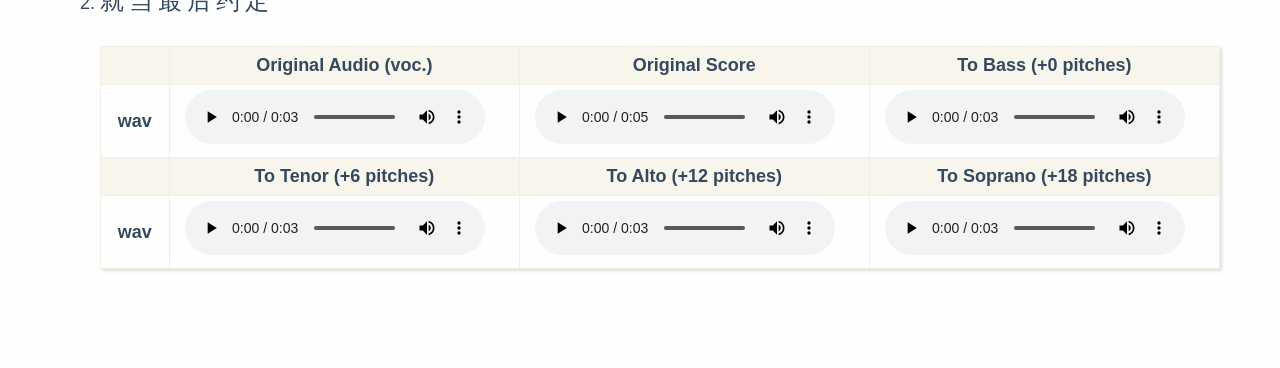
==== commit bb998bdd: "m4singer" ====
--- a/csv_index.html
+++ b/csv_index.html
@@ -412,7 +412,7 @@
                   <li>
                       <ruby style="text-align: center;font-size: 24px;">就<rt>jiou</rt></ruby>
                       <ruby style="text-align: center;font-size: 24px;">当<rt>dang</rt></ruby>
-                      <ruby style="text-align: center;font-size: 24px;">最<rt>zui</rt></ruby>
+                      <ruby style="text-align: center;font-size: 24px;">最<rt>zuei</rt></ruby>
                       <ruby style="text-align: center;font-size: 24px;">后<rt>hou</rt></ruby>
                       <ruby style="text-align: center;font-size: 24px;">约<rt>ve</rt></ruby>
                       <ruby style="text-align: center;font-size: 24px;">定<rt>ding</rt></ruby>
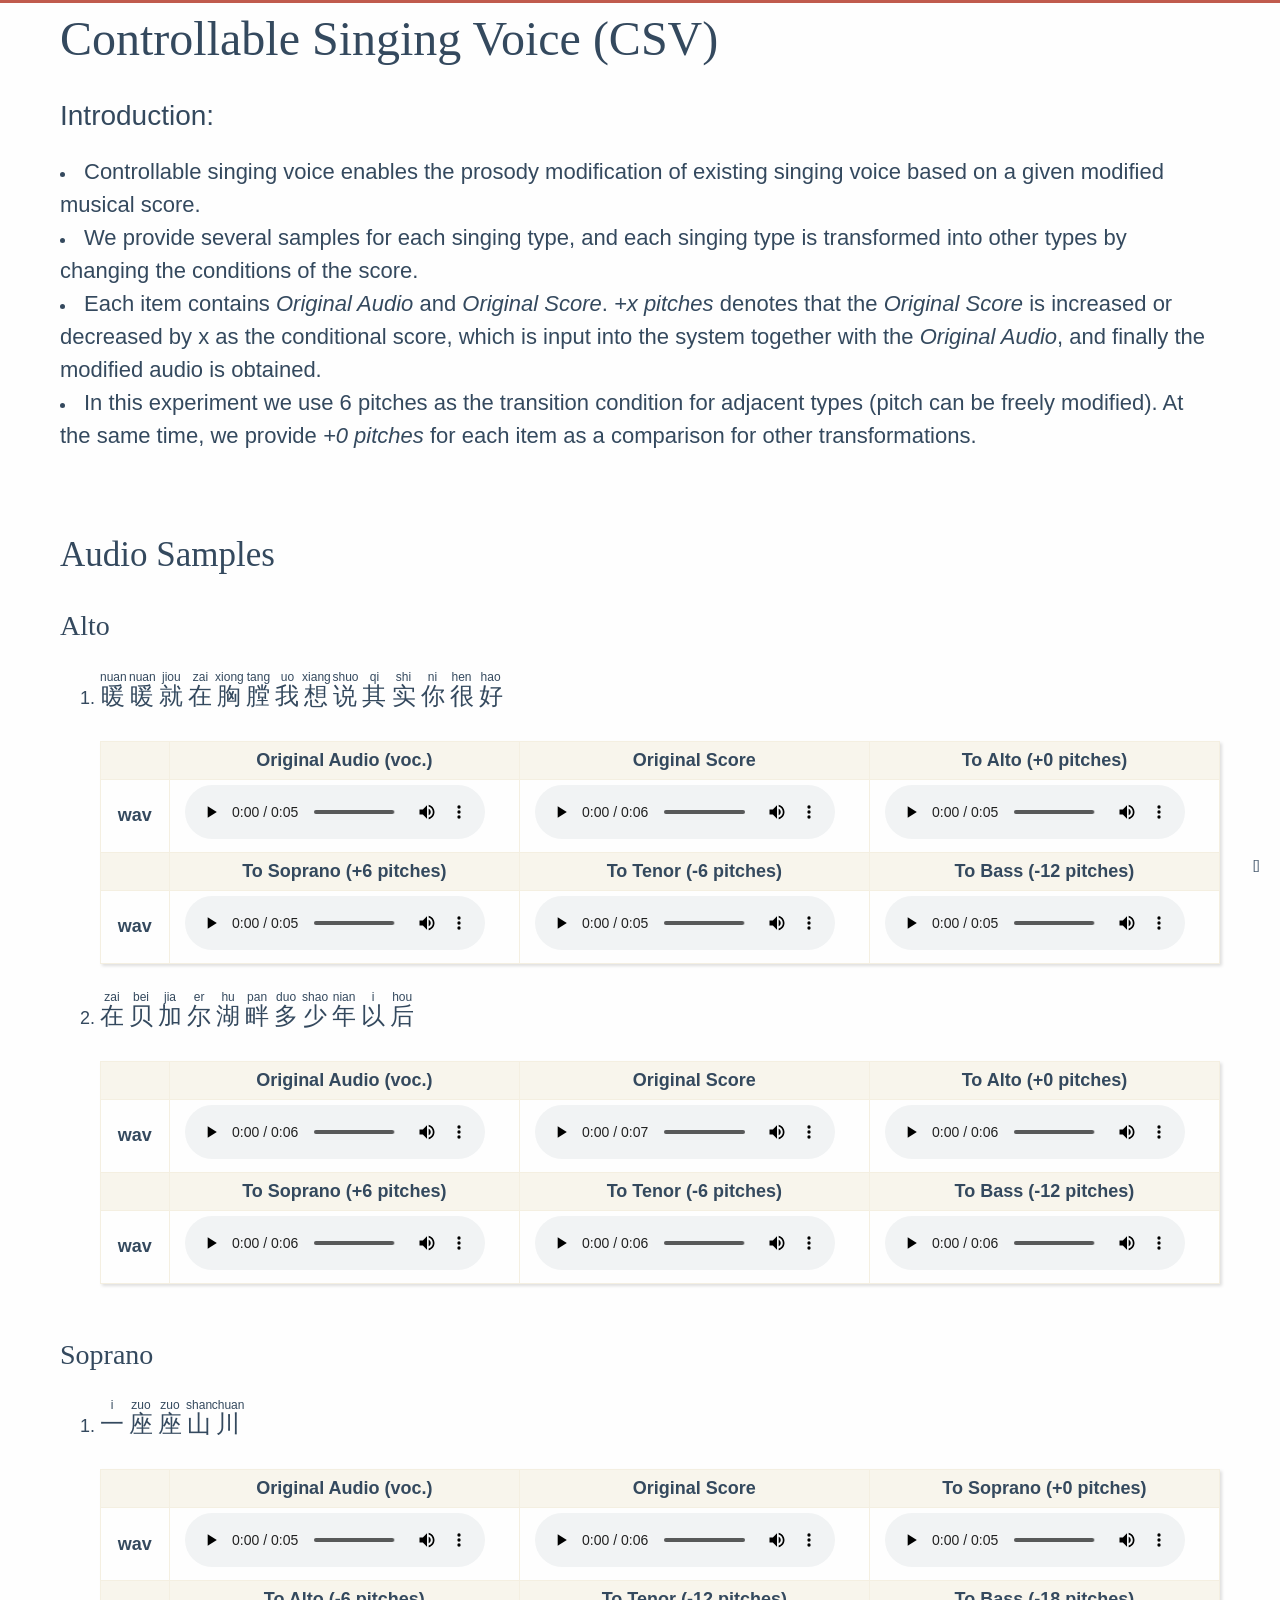
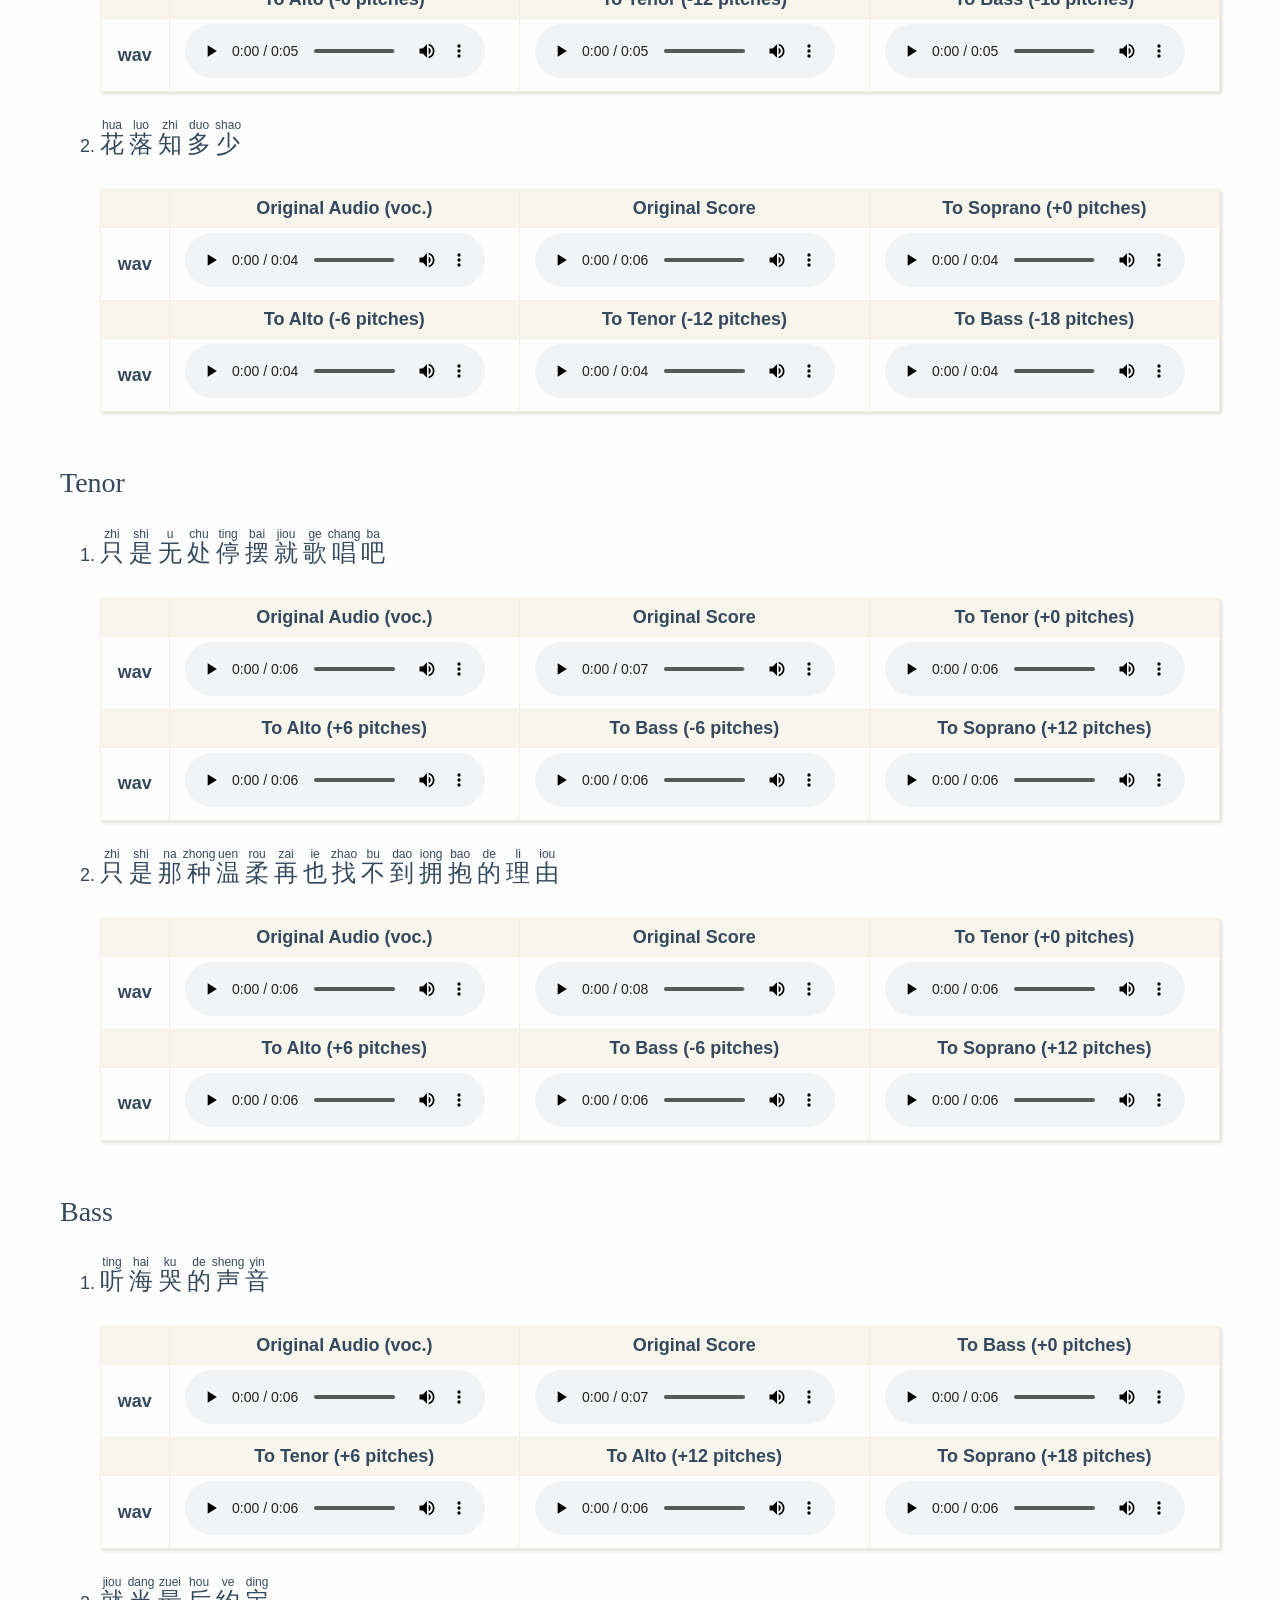
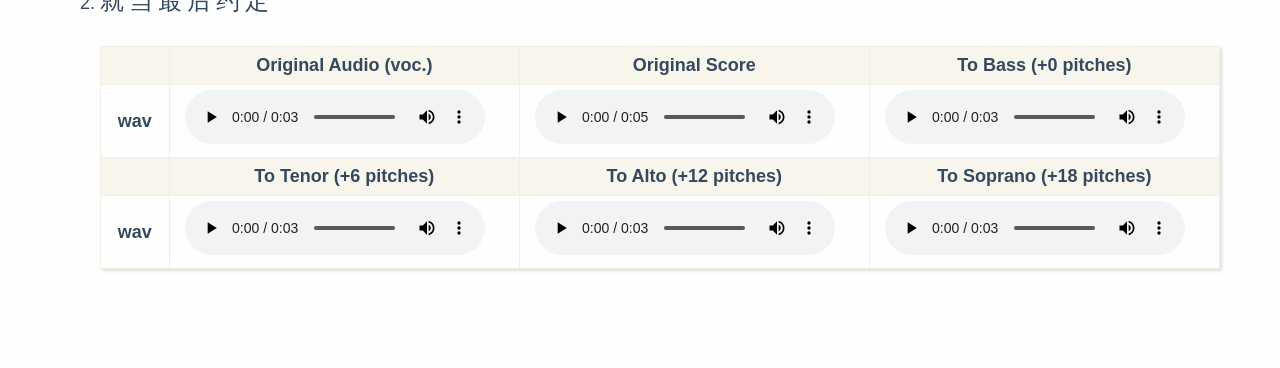
==== commit d410e1be: "m4singer" ====
--- a/csv_index.html
+++ b/csv_index.html
@@ -72,7 +72,7 @@
         <li>
             <ruby style="text-align: center;font-size: 24px;">暖<rt>nuan</rt></ruby>
             <ruby style="text-align: center;font-size: 24px;">暖<rt>nuan</rt></ruby>
-            <ruby style="text-align: center;font-size: 24px;">就<rt>jiu</rt></ruby>
+            <ruby style="text-align: center;font-size: 24px;">就<rt>jiou</rt></ruby>
             <ruby style="text-align: center;font-size: 24px;">在<rt>zai</rt></ruby>
             <ruby style="text-align: center;font-size: 24px;">胸<rt>xiong</rt></ruby>
             <ruby style="text-align: center;font-size: 24px;">膛<rt>tang</rt></ruby>
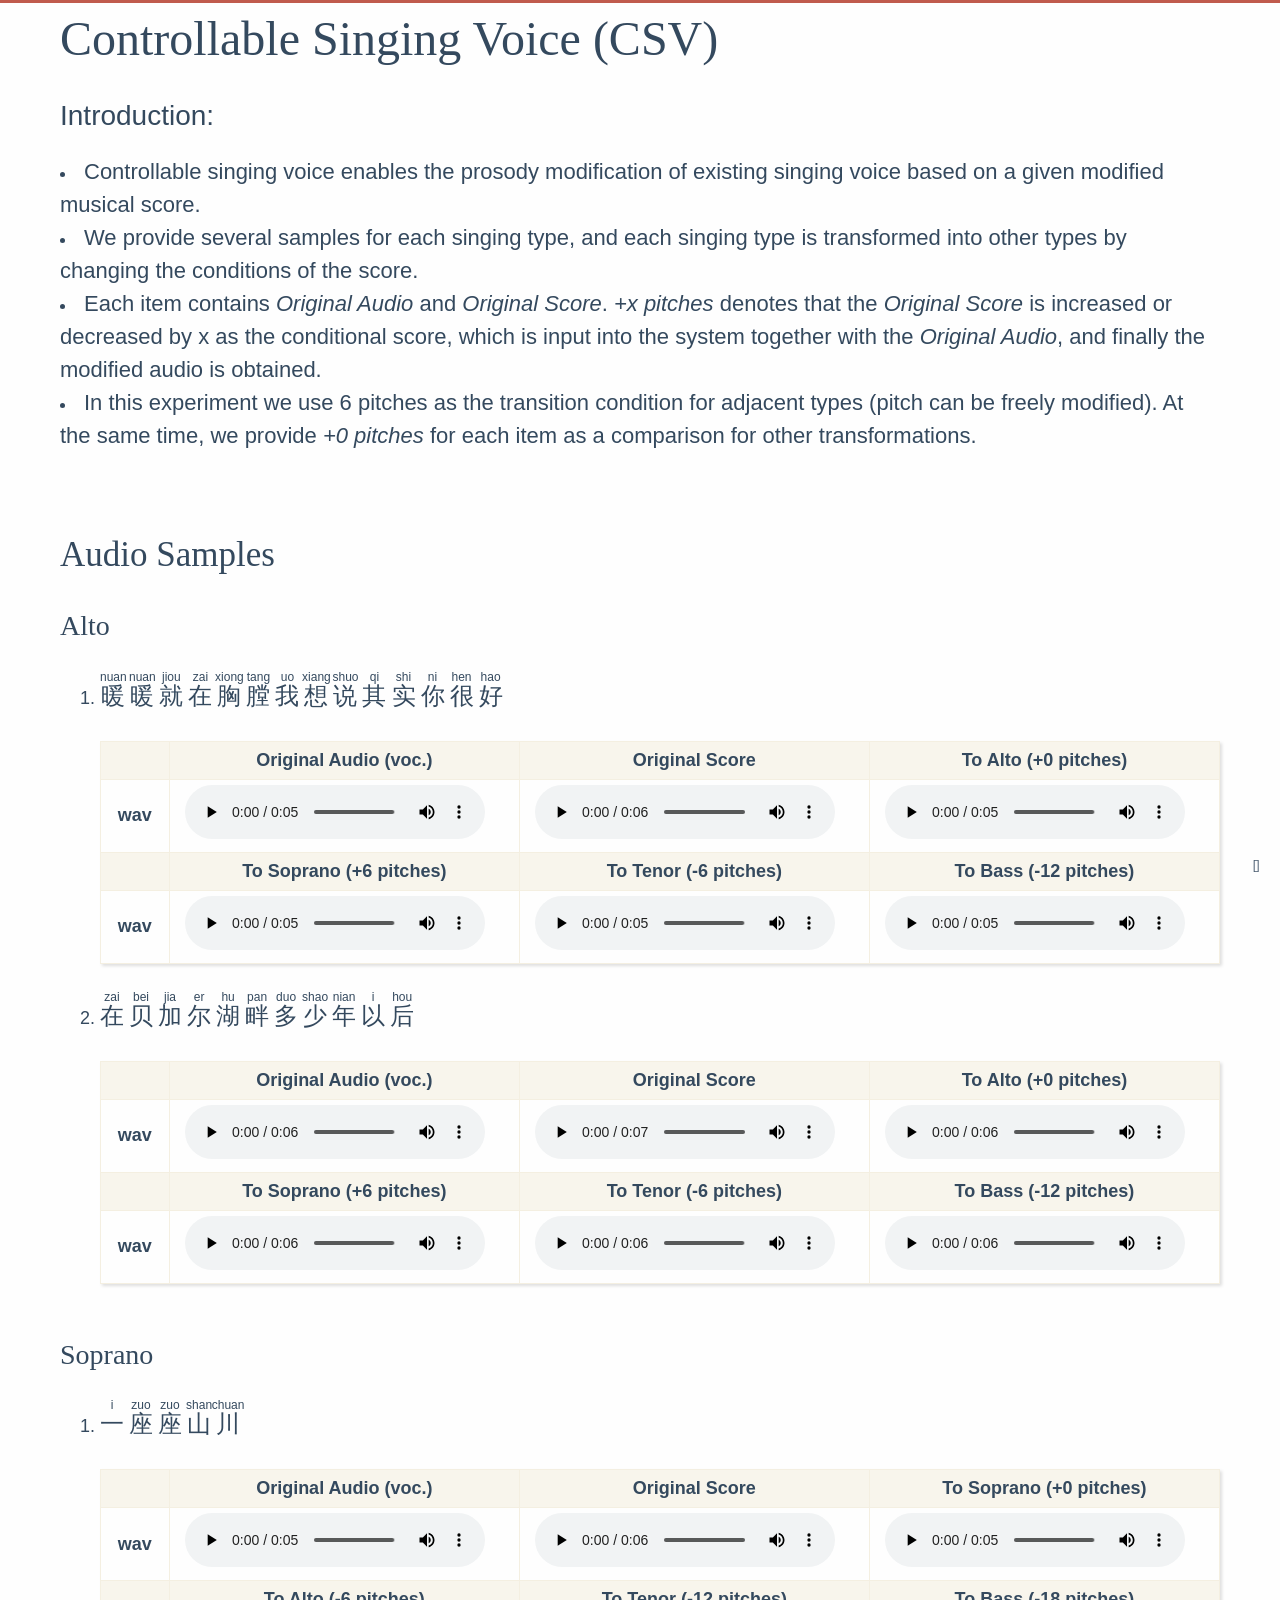
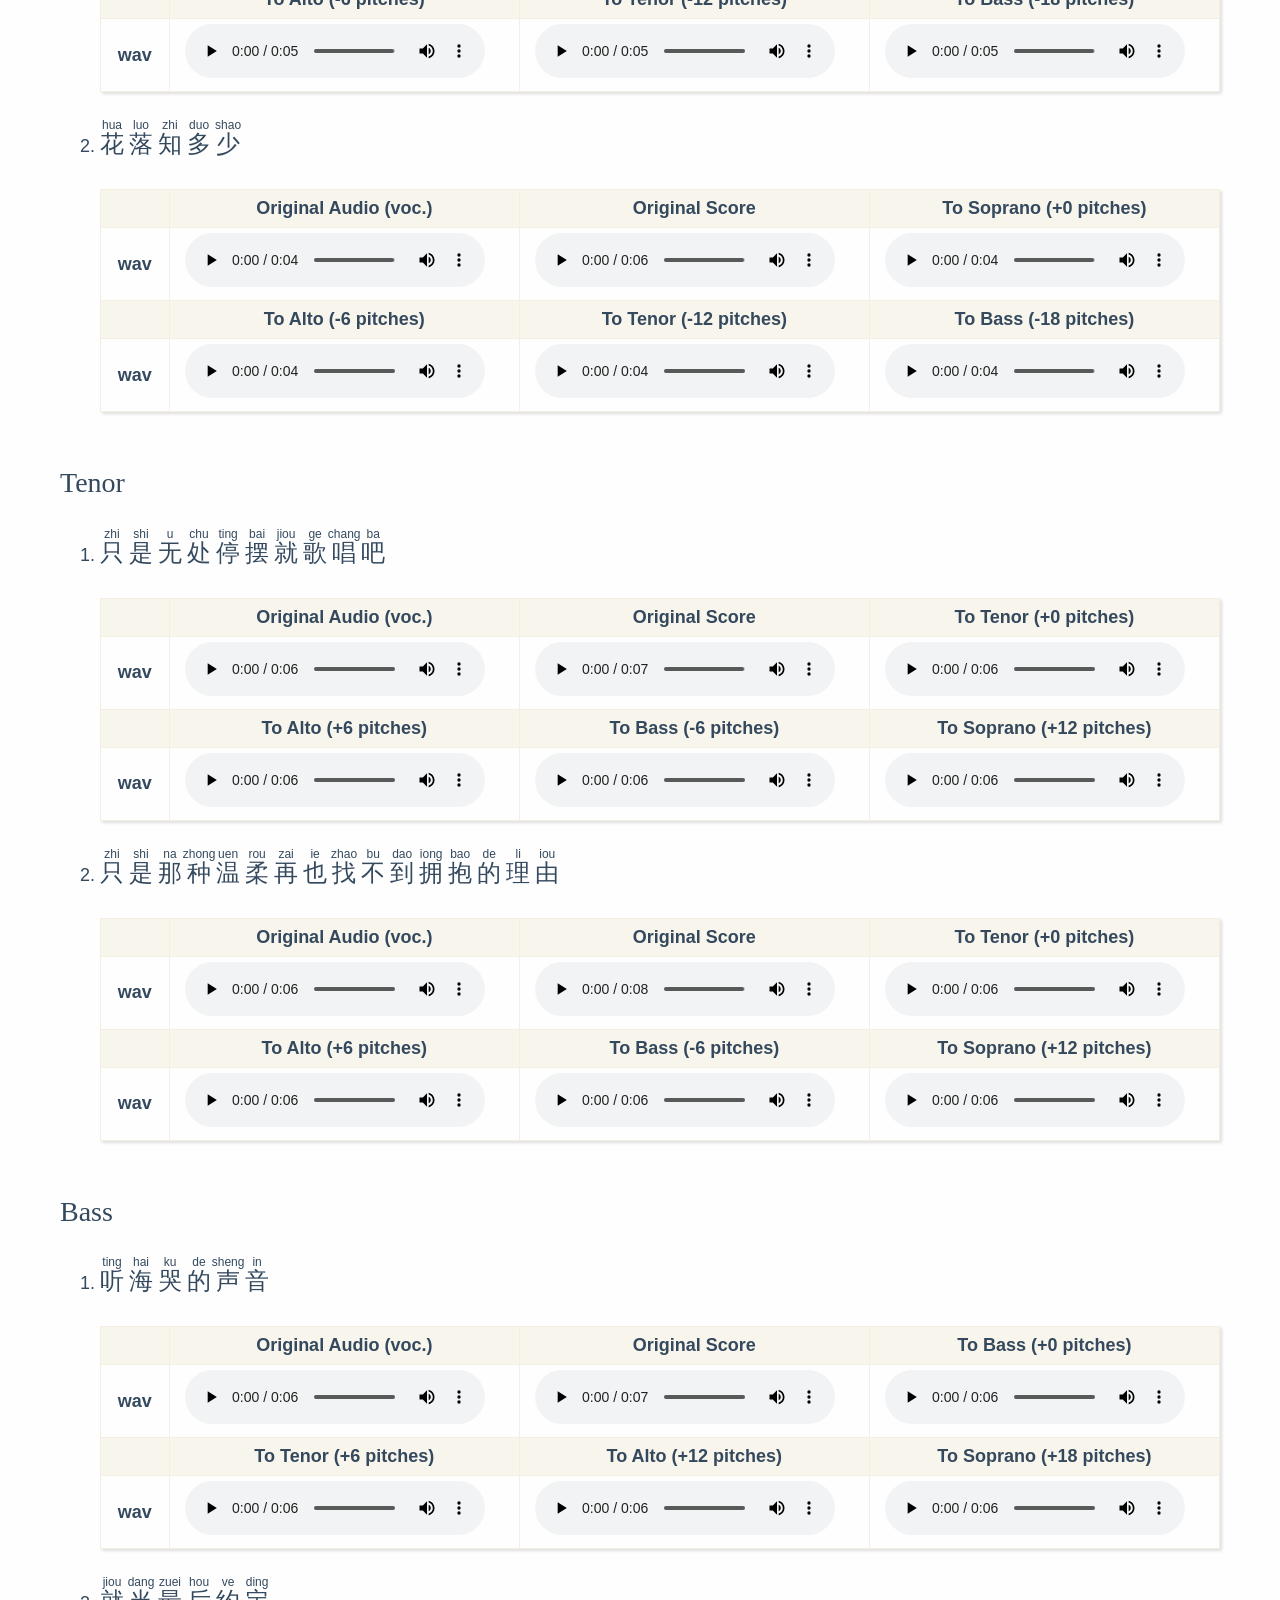
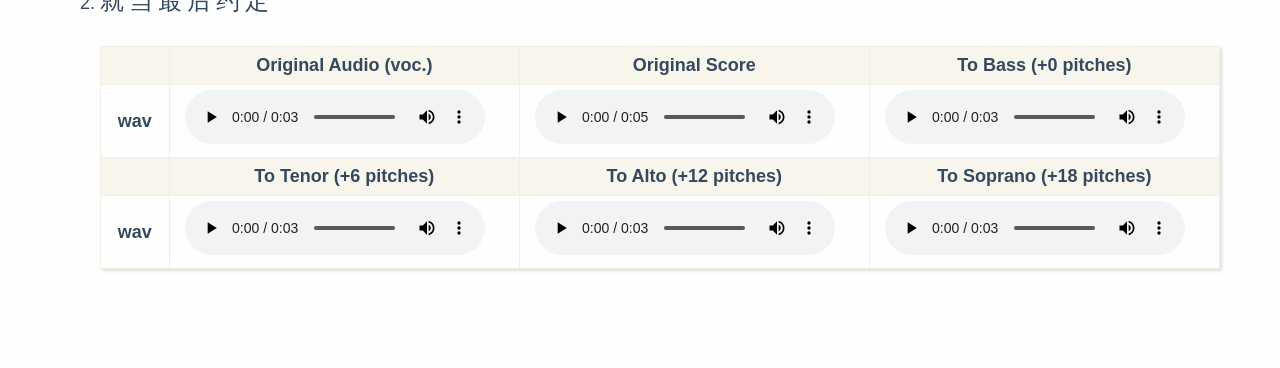
==== commit 2d5d219c: "m4singer" ====
--- a/csv_index.html
+++ b/csv_index.html
@@ -370,7 +370,7 @@
             <ruby style="text-align: center;font-size: 24px;">哭<rt>ku</rt></ruby>
             <ruby style="text-align: center;font-size: 24px;">的<rt>de</rt></ruby>
             <ruby style="text-align: center;font-size: 24px;">声<rt>sheng</rt></ruby>
-            <ruby style="text-align: center;font-size: 24px;">音<rt>yin</rt></ruby>
+            <ruby style="text-align: center;font-size: 24px;">音<rt>in</rt></ruby>
 
         </li>
         <br />
